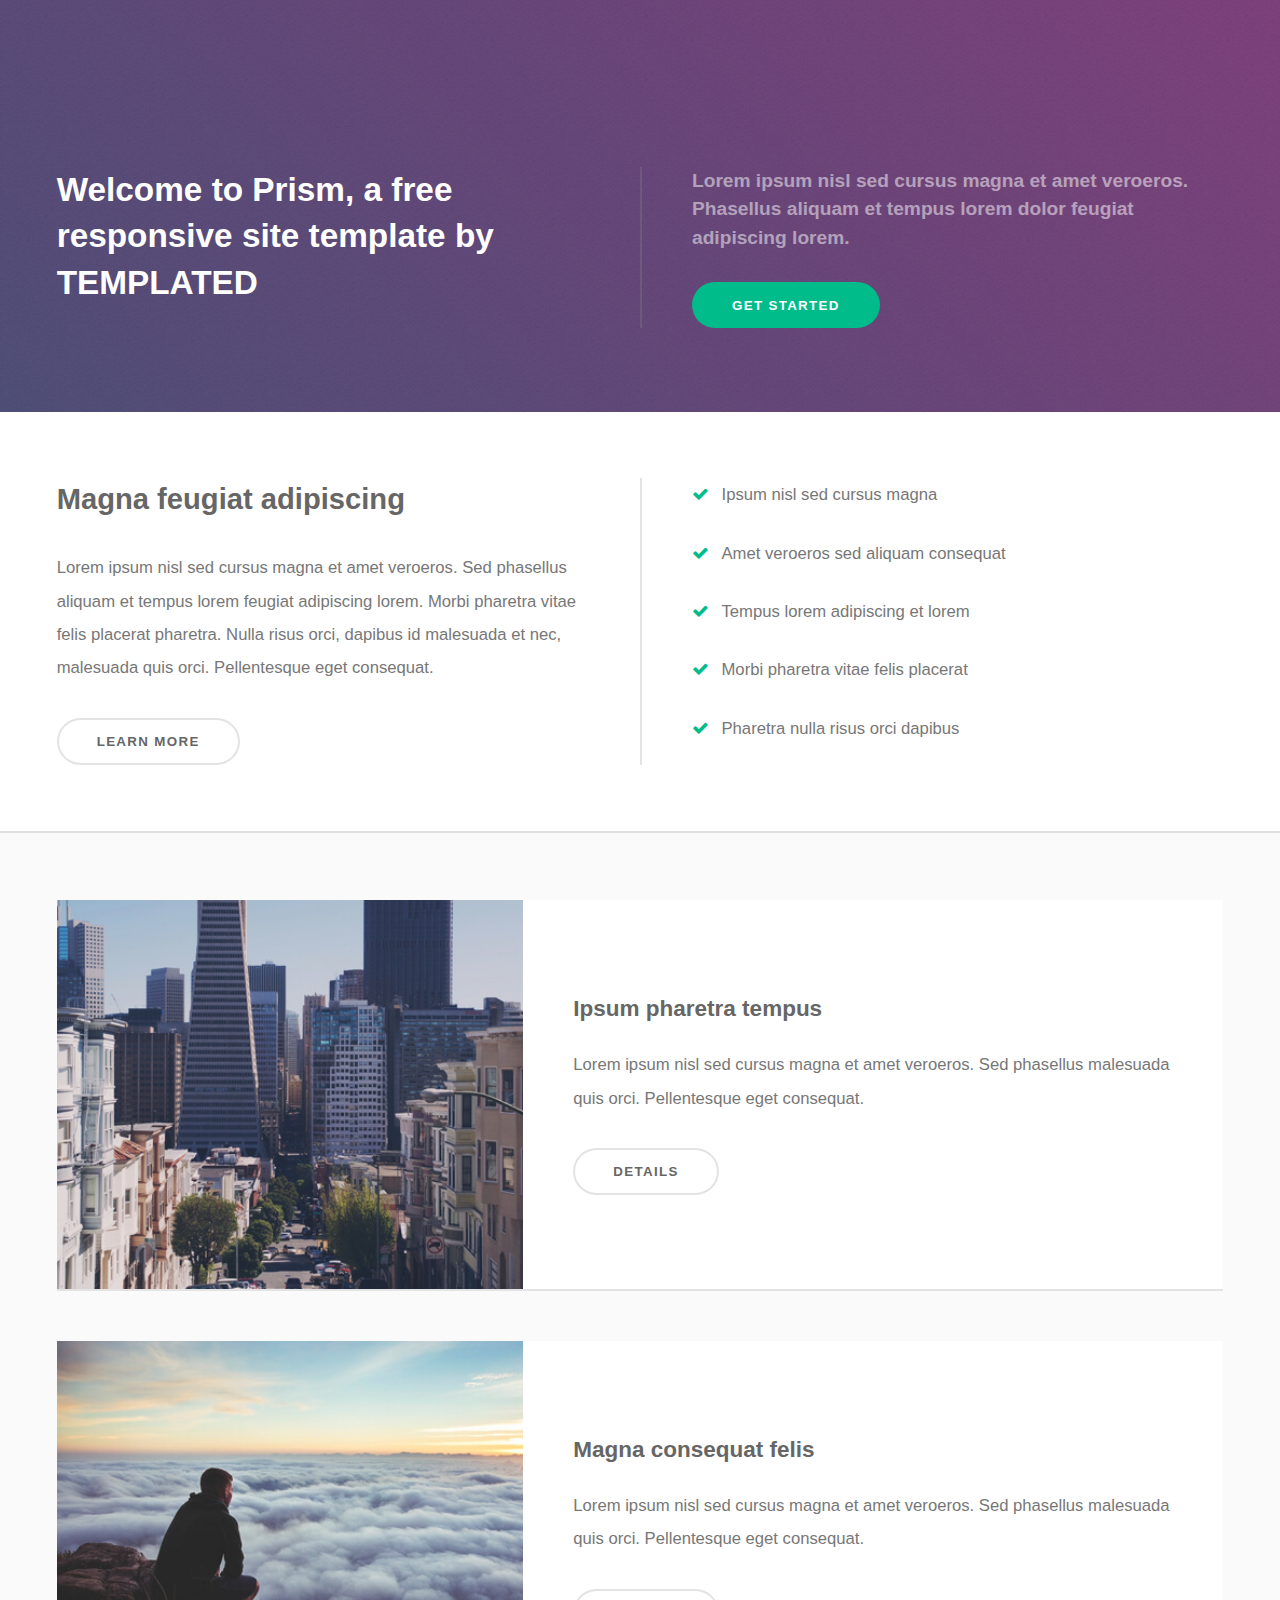
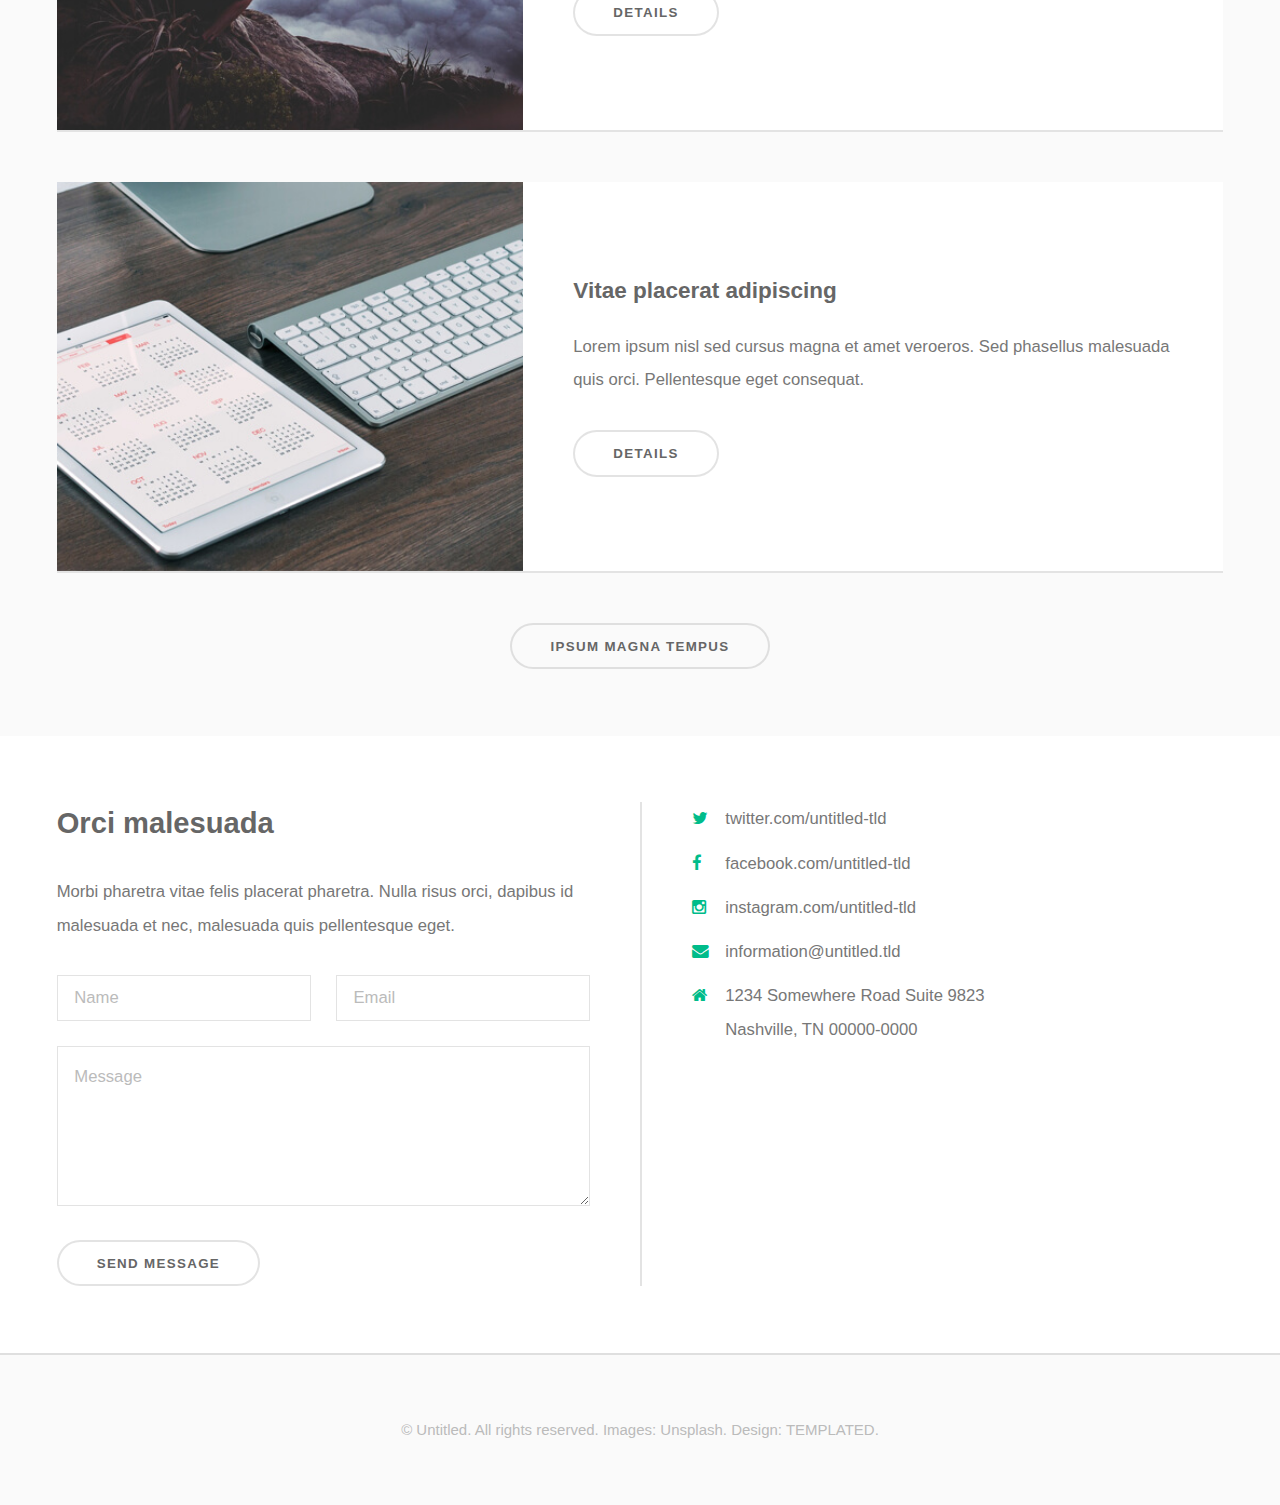
==== index.html @ c0471603 "Add files via upload" ====
<!DOCTYPE HTML>
<!--
	Prism by TEMPLATED
	templated.co @templatedco
	Released for free under the Creative Commons Attribution 3.0 license (templated.co/license)
-->
<html>
	<head>
		<title>Prism by TEMPLATED</title>
		<meta charset="utf-8" />
		<meta name="viewport" content="width=device-width, initial-scale=1" />
		<!--[if lte IE 8]><script src="assets/js/ie/html5shiv.js"></script><![endif]-->
		<link rel="stylesheet" href="assets/css/main.css" />
		<!--[if lte IE 9]><link rel="stylesheet" href="assets/css/ie9.css" /><![endif]-->
	</head>
	<body>

		<!-- Banner -->
			<section id="banner">
				<div class="inner split">
					<section>
						<h2>Welcome to Prism, a free responsive site template by <a href="http://templated.co">TEMPLATED</a></h2>
					</section>
					<section>
						<p>Lorem ipsum nisl sed cursus magna et amet veroeros. Phasellus aliquam et tempus lorem dolor feugiat adipiscing lorem.</p>
						<ul class="actions">
							<li><a href="#" class="button special">Get started</a></li>
						</ul>
					</section>
				</div>
			</section>

		<!-- One -->
			<section id="one" class="wrapper">
				<div class="inner split">
					<section>
						<h2>Magna feugiat adipiscing</h2>
						<p>Lorem ipsum nisl sed cursus magna et amet veroeros. Sed phasellus aliquam et tempus lorem feugiat adipiscing lorem. Morbi pharetra vitae felis placerat pharetra. Nulla risus orci, dapibus id malesuada et nec, malesuada quis orci. Pellentesque eget consequat.</p>
						<ul class="actions">
							<li><a href="#" class="button alt">Learn more</a></li>
						</ul>
					</section>
					<section>
						<ul class="checklist">
							<li>Ipsum nisl sed cursus magna</li>
							<li>Amet veroeros sed aliquam consequat</li>
							<li>Tempus lorem adipiscing et lorem</li>
							<li>Morbi pharetra vitae felis placerat</li>
							<li>Pharetra nulla risus orci dapibus</li>
						</ul>
					</section>
				</div>
			</section>

		<!-- Two -->
			<section id="two" class="wrapper style2 alt">
				<div class="inner">
					<div class="spotlight">
						<div class="image">
							<img src="images/pic01.jpg" alt="" />
						</div>
						<div class="content">
							<h3>Ipsum pharetra tempus</h3>
							<p>Lorem ipsum nisl sed cursus magna et amet veroeros. Sed phasellus malesuada quis orci. Pellentesque eget consequat.</p>
							<ul class="actions">
								<li><a href="#" class="button alt">Details</a></li>
							</ul>
						</div>
					</div>
					<div class="spotlight">
						<div class="image">
							<img src="images/pic02.jpg" alt="" />
						</div>
						<div class="content">
							<h3>Magna consequat felis</h3>
							<p>Lorem ipsum nisl sed cursus magna et amet veroeros. Sed phasellus malesuada quis orci. Pellentesque eget consequat.</p>
							<ul class="actions">
								<li><a href="#" class="button alt">Details</a></li>
							</ul>
						</div>
					</div>
					<div class="spotlight">
						<div class="image">
							<img src="images/pic03.jpg" alt="" />
						</div>
						<div class="content">
							<h3>Vitae placerat adipiscing</h3>
							<p>Lorem ipsum nisl sed cursus magna et amet veroeros. Sed phasellus malesuada quis orci. Pellentesque eget consequat.</p>
							<ul class="actions">
								<li><a href="#" class="button alt">Details</a></li>
							</ul>
						</div>
					</div>
					<ul class="actions special">
						<li><a href="#" class="button alt">Ipsum magna tempus</a></li>
					</ul>
				</div>
			</section>

		<!-- Contact -->
			<section id="contact" class="wrapper">
				<div class="inner split">
					<section>
						<h2>Orci malesuada</h2>
						<p>Morbi pharetra vitae felis placerat pharetra. Nulla risus orci, dapibus id malesuada et nec, malesuada quis pellentesque eget.</p>
						<form action="#" class="alt" method="POST">
							<div class="row uniform">
								<div class="6u 12u$(xsmall)">
									<input name="name" placeholder="Name" type="text">
								</div>
								<div class="6u$ 12u$(xsmall)">
									<input name="email" placeholder="Email" type="email">
								</div>
								<div class="12u$">
									<textarea name="message" placeholder="Message" rows="4"></textarea>
 								</div>
 							</div>
 							<ul class="actions">
 								<li><input class="alt" value="Send message" type="submit"></li>
 							</ul>
 						</form>
					</section>
					<section>
						<ul class="contact">
							<li class="fa-twitter"><a href="#">twitter.com/untitled-tld</a></li>
							<li class="fa-facebook"><a href="#">facebook.com/untitled-tld</a></li>
							<li class="fa-instagram"><a href="#">instagram.com/untitled-tld</a></li>
							<li class="fa-envelope"><a href="#">information@untitled.tld</a></li>
							<li class="fa-home">1234 Somewhere Road Suite 9823<br/>Nashville, TN 00000-0000</li>
						</ul>
					</section>
				</div>
			</section>

		<!-- Footer -->
			<footer id="footer">
				<div class="copyright">
					&copy; Untitled. All rights reserved. Images: <a href="http://unsplash.com">Unsplash</a>. Design: <a href="http://templated.co">TEMPLATED</a>.
				</div>
			</footer>

		<!-- Scripts -->
			<script src="assets/js/jquery.min.js"></script>
			<script src="assets/js/skel.min.js"></script>
			<script src="assets/js/util.js"></script>
			<!--[if lte IE 8]><script src="assets/js/ie/respond.min.js"></script><![endif]-->
			<script src="assets/js/main.js"></script>

	</body>
</html>
---- assets/css/main.css ----
@import url(font-awesome.min.css);

/*
	Prism by TEMPLATED
	templated.co @templatedco
	Released for free under the Creative Commons Attribution 3.0 license (templated.co/license)
*/

/* Reset */

	html, body, div, span, applet, object, iframe, h1, h2, h3, h4, h5, h6, p, blockquote, pre, a, abbr, acronym, address, big, cite, code, del, dfn, em, img, ins, kbd, q, s, samp, small, strike, strong, sub, sup, tt, var, b, u, i, center, dl, dt, dd, ol, ul, li, fieldset, form, label, legend, table, caption, tbody, tfoot, thead, tr, th, td, article, aside, canvas, details, embed, figure, figcaption, footer, header, hgroup, menu, nav, output, ruby, section, summary, time, mark, audio, video {
		margin: 0;
		padding: 0;
		border: 0;
		font-size: 100%;
		font: inherit;
		vertical-align: baseline;
	}

	article, aside, details, figcaption, figure, footer, header, hgroup, menu, nav, section {
		display: block;
	}

	body {
		line-height: 1;
	}

	ol, ul {
		list-style: none;
	}

	blockquote, q {
		quotes: none;
	}

	blockquote:before, blockquote:after, q:before, q:after {
		content: '';
		content: none;
	}

	table {
		border-collapse: collapse;
		border-spacing: 0;
	}

	body {
		-webkit-text-size-adjust: none;
	}

/* Box Model */

	*, *:before, *:after {
		-moz-box-sizing: border-box;
		-webkit-box-sizing: border-box;
		box-sizing: border-box;
	}

/* Grid */

	.row {
		border-bottom: solid 1px transparent;
		-moz-box-sizing: border-box;
		-webkit-box-sizing: border-box;
		box-sizing: border-box;
	}

	.row > * {
		float: left;
		-moz-box-sizing: border-box;
		-webkit-box-sizing: border-box;
		box-sizing: border-box;
	}

	.row:after, .row:before {
		content: '';
		display: block;
		clear: both;
		height: 0;
	}

	.row.uniform > * > :first-child {
		margin-top: 0;
	}

	.row.uniform > * > :last-child {
		margin-bottom: 0;
	}

	.row.\30 \25 > * {
		padding: 0 0 0 0em;
	}

	.row.\30 \25 {
		margin: 0 0 -1px 0em;
	}

	.row.uniform.\30 \25 > * {
		padding: 0em 0 0 0em;
	}

	.row.uniform.\30 \25 {
		margin: 0em 0 -1px 0em;
	}

	.row > * {
		padding: 0 0 0 2em;
	}

	.row {
		margin: 0 0 -1px -2em;
	}

	.row.uniform > * {
		padding: 2em 0 0 2em;
	}

	.row.uniform {
		margin: -2em 0 -1px -2em;
	}

	.row.\32 00\25 > * {
		padding: 0 0 0 4em;
	}

	.row.\32 00\25 {
		margin: 0 0 -1px -4em;
	}

	.row.uniform.\32 00\25 > * {
		padding: 4em 0 0 4em;
	}

	.row.uniform.\32 00\25 {
		margin: -4em 0 -1px -4em;
	}

	.row.\31 50\25 > * {
		padding: 0 0 0 3em;
	}

	.row.\31 50\25 {
		margin: 0 0 -1px -3em;
	}

	.row.uniform.\31 50\25 > * {
		padding: 3em 0 0 3em;
	}

	.row.uniform.\31 50\25 {
		margin: -3em 0 -1px -3em;
	}

	.row.\35 0\25 > * {
		padding: 0 0 0 1em;
	}

	.row.\35 0\25 {
		margin: 0 0 -1px -1em;
	}

	.row.uniform.\35 0\25 > * {
		padding: 1em 0 0 1em;
	}

	.row.uniform.\35 0\25 {
		margin: -1em 0 -1px -1em;
	}

	.row.\32 5\25 > * {
		padding: 0 0 0 0.5em;
	}

	.row.\32 5\25 {
		margin: 0 0 -1px -0.5em;
	}

	.row.uniform.\32 5\25 > * {
		padding: 0.5em 0 0 0.5em;
	}

	.row.uniform.\32 5\25 {
		margin: -0.5em 0 -1px -0.5em;
	}

	.\31 2u, .\31 2u\24 {
		width: 100%;
		clear: none;
		margin-left: 0;
	}

	.\31 1u, .\31 1u\24 {
		width: 91.6666666667%;
		clear: none;
		margin-left: 0;
	}

	.\31 0u, .\31 0u\24 {
		width: 83.3333333333%;
		clear: none;
		margin-left: 0;
	}

	.\39 u, .\39 u\24 {
		width: 75%;
		clear: none;
		margin-left: 0;
	}

	.\38 u, .\38 u\24 {
		width: 66.6666666667%;
		clear: none;
		margin-left: 0;
	}

	.\37 u, .\37 u\24 {
		width: 58.3333333333%;
		clear: none;
		margin-left: 0;
	}

	.\36 u, .\36 u\24 {
		width: 50%;
		clear: none;
		margin-left: 0;
	}

	.\35 u, .\35 u\24 {
		width: 41.6666666667%;
		clear: none;
		margin-left: 0;
	}

	.\34 u, .\34 u\24 {
		width: 33.3333333333%;
		clear: none;
		margin-left: 0;
	}

	.\33 u, .\33 u\24 {
		width: 25%;
		clear: none;
		margin-left: 0;
	}

	.\32 u, .\32 u\24 {
		width: 16.6666666667%;
		clear: none;
		margin-left: 0;
	}

	.\31 u, .\31 u\24 {
		width: 8.3333333333%;
		clear: none;
		margin-left: 0;
	}

	.\31 2u\24 + *,
	.\31 1u\24 + *,
	.\31 0u\24 + *,
	.\39 u\24 + *,
	.\38 u\24 + *,
	.\37 u\24 + *,
	.\36 u\24 + *,
	.\35 u\24 + *,
	.\34 u\24 + *,
	.\33 u\24 + *,
	.\32 u\24 + *,
	.\31 u\24 + * {
		clear: left;
	}

	.\-11u {
		margin-left: 91.66667%;
	}

	.\-10u {
		margin-left: 83.33333%;
	}

	.\-9u {
		margin-left: 75%;
	}

	.\-8u {
		margin-left: 66.66667%;
	}

	.\-7u {
		margin-left: 58.33333%;
	}

	.\-6u {
		margin-left: 50%;
	}

	.\-5u {
		margin-left: 41.66667%;
	}

	.\-4u {
		margin-left: 33.33333%;
	}

	.\-3u {
		margin-left: 25%;
	}

	.\-2u {
		margin-left: 16.66667%;
	}

	.\-1u {
		margin-left: 8.33333%;
	}

	@media screen and (max-width: 1680px) {

		.row > * {
			padding: 0 0 0 2em;
		}

		.row {
			margin: 0 0 -1px -2em;
		}

		.row.uniform > * {
			padding: 2em 0 0 2em;
		}

		.row.uniform {
			margin: -2em 0 -1px -2em;
		}

		.row.\32 00\25 > * {
			padding: 0 0 0 4em;
		}

		.row.\32 00\25 {
			margin: 0 0 -1px -4em;
		}

		.row.uniform.\32 00\25 > * {
			padding: 4em 0 0 4em;
		}

		.row.uniform.\32 00\25 {
			margin: -4em 0 -1px -4em;
		}

		.row.\31 50\25 > * {
			padding: 0 0 0 3em;
		}

		.row.\31 50\25 {
			margin: 0 0 -1px -3em;
		}

		.row.uniform.\31 50\25 > * {
			padding: 3em 0 0 3em;
		}

		.row.uniform.\31 50\25 {
			margin: -3em 0 -1px -3em;
		}

		.row.\35 0\25 > * {
			padding: 0 0 0 1em;
		}

		.row.\35 0\25 {
			margin: 0 0 -1px -1em;
		}

		.row.uniform.\35 0\25 > * {
			padding: 1em 0 0 1em;
		}

		.row.uniform.\35 0\25 {
			margin: -1em 0 -1px -1em;
		}

		.row.\32 5\25 > * {
			padding: 0 0 0 0.5em;
		}

		.row.\32 5\25 {
			margin: 0 0 -1px -0.5em;
		}

		.row.uniform.\32 5\25 > * {
			padding: 0.5em 0 0 0.5em;
		}

		.row.uniform.\32 5\25 {
			margin: -0.5em 0 -1px -0.5em;
		}

		.\31 2u\28xlarge\29, .\31 2u\24\28xlarge\29 {
			width: 100%;
			clear: none;
			margin-left: 0;
		}

		.\31 1u\28xlarge\29, .\31 1u\24\28xlarge\29 {
			width: 91.6666666667%;
			clear: none;
			margin-left: 0;
		}

		.\31 0u\28xlarge\29, .\31 0u\24\28xlarge\29 {
			width: 83.3333333333%;
			clear: none;
			margin-left: 0;
		}

		.\39 u\28xlarge\29, .\39 u\24\28xlarge\29 {
			width: 75%;
			clear: none;
			margin-left: 0;
		}

		.\38 u\28xlarge\29, .\38 u\24\28xlarge\29 {
			width: 66.6666666667%;
			clear: none;
			margin-left: 0;
		}

		.\37 u\28xlarge\29, .\37 u\24\28xlarge\29 {
			width: 58.3333333333%;
			clear: none;
			margin-left: 0;
		}

		.\36 u\28xlarge\29, .\36 u\24\28xlarge\29 {
			width: 50%;
			clear: none;
			margin-left: 0;
		}

		.\35 u\28xlarge\29, .\35 u\24\28xlarge\29 {
			width: 41.6666666667%;
			clear: none;
			margin-left: 0;
		}

		.\34 u\28xlarge\29, .\34 u\24\28xlarge\29 {
			width: 33.3333333333%;
			clear: none;
			margin-left: 0;
		}

		.\33 u\28xlarge\29, .\33 u\24\28xlarge\29 {
			width: 25%;
			clear: none;
			margin-left: 0;
		}

		.\32 u\28xlarge\29, .\32 u\24\28xlarge\29 {
			width: 16.6666666667%;
			clear: none;
			margin-left: 0;
		}

		.\31 u\28xlarge\29, .\31 u\24\28xlarge\29 {
			width: 8.3333333333%;
			clear: none;
			margin-left: 0;
		}

		.\31 2u\24\28xlarge\29 + *,
		.\31 1u\24\28xlarge\29 + *,
		.\31 0u\24\28xlarge\29 + *,
		.\39 u\24\28xlarge\29 + *,
		.\38 u\24\28xlarge\29 + *,
		.\37 u\24\28xlarge\29 + *,
		.\36 u\24\28xlarge\29 + *,
		.\35 u\24\28xlarge\29 + *,
		.\34 u\24\28xlarge\29 + *,
		.\33 u\24\28xlarge\29 + *,
		.\32 u\24\28xlarge\29 + *,
		.\31 u\24\28xlarge\29 + * {
			clear: left;
		}

		.\-11u\28xlarge\29 {
			margin-left: 91.66667%;
		}

		.\-10u\28xlarge\29 {
			margin-left: 83.33333%;
		}

		.\-9u\28xlarge\29 {
			margin-left: 75%;
		}

		.\-8u\28xlarge\29 {
			margin-left: 66.66667%;
		}

		.\-7u\28xlarge\29 {
			margin-left: 58.33333%;
		}

		.\-6u\28xlarge\29 {
			margin-left: 50%;
		}

		.\-5u\28xlarge\29 {
			margin-left: 41.66667%;
		}

		.\-4u\28xlarge\29 {
			margin-left: 33.33333%;
		}

		.\-3u\28xlarge\29 {
			margin-left: 25%;
		}

		.\-2u\28xlarge\29 {
			margin-left: 16.66667%;
		}

		.\-1u\28xlarge\29 {
			margin-left: 8.33333%;
		}

	}

	@media screen and (max-width: 1366px) {

		.row > * {
			padding: 0 0 0 1.5em;
		}

		.row {
			margin: 0 0 -1px -1.5em;
		}

		.row.uniform > * {
			padding: 1.5em 0 0 1.5em;
		}

		.row.uniform {
			margin: -1.5em 0 -1px -1.5em;
		}

		.row.\32 00\25 > * {
			padding: 0 0 0 3em;
		}

		.row.\32 00\25 {
			margin: 0 0 -1px -3em;
		}

		.row.uniform.\32 00\25 > * {
			padding: 3em 0 0 3em;
		}

		.row.uniform.\32 00\25 {
			margin: -3em 0 -1px -3em;
		}

		.row.\31 50\25 > * {
			padding: 0 0 0 2.25em;
		}

		.row.\31 50\25 {
			margin: 0 0 -1px -2.25em;
		}

		.row.uniform.\31 50\25 > * {
			padding: 2.25em 0 0 2.25em;
		}

		.row.uniform.\31 50\25 {
			margin: -2.25em 0 -1px -2.25em;
		}

		.row.\35 0\25 > * {
			padding: 0 0 0 0.75em;
		}

		.row.\35 0\25 {
			margin: 0 0 -1px -0.75em;
		}

		.row.uniform.\35 0\25 > * {
			padding: 0.75em 0 0 0.75em;
		}

		.row.uniform.\35 0\25 {
			margin: -0.75em 0 -1px -0.75em;
		}

		.row.\32 5\25 > * {
			padding: 0 0 0 0.375em;
		}

		.row.\32 5\25 {
			margin: 0 0 -1px -0.375em;
		}

		.row.uniform.\32 5\25 > * {
			padding: 0.375em 0 0 0.375em;
		}

		.row.uniform.\32 5\25 {
			margin: -0.375em 0 -1px -0.375em;
		}

		.\31 2u\28large\29, .\31 2u\24\28large\29 {
			width: 100%;
			clear: none;
			margin-left: 0;
		}

		.\31 1u\28large\29, .\31 1u\24\28large\29 {
			width: 91.6666666667%;
			clear: none;
			margin-left: 0;
		}

		.\31 0u\28large\29, .\31 0u\24\28large\29 {
			width: 83.3333333333%;
			clear: none;
			margin-left: 0;
		}

		.\39 u\28large\29, .\39 u\24\28large\29 {
			width: 75%;
			clear: none;
			margin-left: 0;
		}

		.\38 u\28large\29, .\38 u\24\28large\29 {
			width: 66.6666666667%;
			clear: none;
			margin-left: 0;
		}

		.\37 u\28large\29, .\37 u\24\28large\29 {
			width: 58.3333333333%;
			clear: none;
			margin-left: 0;
		}

		.\36 u\28large\29, .\36 u\24\28large\29 {
			width: 50%;
			clear: none;
			margin-left: 0;
		}

		.\35 u\28large\29, .\35 u\24\28large\29 {
			width: 41.6666666667%;
			clear: none;
			margin-left: 0;
		}

		.\34 u\28large\29, .\34 u\24\28large\29 {
			width: 33.3333333333%;
			clear: none;
			margin-left: 0;
		}

		.\33 u\28large\29, .\33 u\24\28large\29 {
			width: 25%;
			clear: none;
			margin-left: 0;
		}

		.\32 u\28large\29, .\32 u\24\28large\29 {
			width: 16.6666666667%;
			clear: none;
			margin-left: 0;
		}

		.\31 u\28large\29, .\31 u\24\28large\29 {
			width: 8.3333333333%;
			clear: none;
			margin-left: 0;
		}

		.\31 2u\24\28large\29 + *,
		.\31 1u\24\28large\29 + *,
		.\31 0u\24\28large\29 + *,
		.\39 u\24\28large\29 + *,
		.\38 u\24\28large\29 + *,
		.\37 u\24\28large\29 + *,
		.\36 u\24\28large\29 + *,
		.\35 u\24\28large\29 + *,
		.\34 u\24\28large\29 + *,
		.\33 u\24\28large\29 + *,
		.\32 u\24\28large\29 + *,
		.\31 u\24\28large\29 + * {
			clear: left;
		}

		.\-11u\28large\29 {
			margin-left: 91.66667%;
		}

		.\-10u\28large\29 {
			margin-left: 83.33333%;
		}

		.\-9u\28large\29 {
			margin-left: 75%;
		}

		.\-8u\28large\29 {
			margin-left: 66.66667%;
		}

		.\-7u\28large\29 {
			margin-left: 58.33333%;
		}

		.\-6u\28large\29 {
			margin-left: 50%;
		}

		.\-5u\28large\29 {
			margin-left: 41.66667%;
		}

		.\-4u\28large\29 {
			margin-left: 33.33333%;
		}

		.\-3u\28large\29 {
			margin-left: 25%;
		}

		.\-2u\28large\29 {
			margin-left: 16.66667%;
		}

		.\-1u\28large\29 {
			margin-left: 8.33333%;
		}

	}

	@media screen and (max-width: 980px) {

		.row > * {
			padding: 0 0 0 1.5em;
		}

		.row {
			margin: 0 0 -1px -1.5em;
		}

		.row.uniform > * {
			padding: 1.5em 0 0 1.5em;
		}

		.row.uniform {
			margin: -1.5em 0 -1px -1.5em;
		}

		.row.\32 00\25 > * {
			padding: 0 0 0 3em;
		}

		.row.\32 00\25 {
			margin: 0 0 -1px -3em;
		}

		.row.uniform.\32 00\25 > * {
			padding: 3em 0 0 3em;
		}

		.row.uniform.\32 00\25 {
			margin: -3em 0 -1px -3em;
		}

		.row.\31 50\25 > * {
			padding: 0 0 0 2.25em;
		}

		.row.\31 50\25 {
			margin: 0 0 -1px -2.25em;
		}

		.row.uniform.\31 50\25 > * {
			padding: 2.25em 0 0 2.25em;
		}

		.row.uniform.\31 50\25 {
			margin: -2.25em 0 -1px -2.25em;
		}

		.row.\35 0\25 > * {
			padding: 0 0 0 0.75em;
		}

		.row.\35 0\25 {
			margin: 0 0 -1px -0.75em;
		}

		.row.uniform.\35 0\25 > * {
			padding: 0.75em 0 0 0.75em;
		}

		.row.uniform.\35 0\25 {
			margin: -0.75em 0 -1px -0.75em;
		}

		.row.\32 5\25 > * {
			padding: 0 0 0 0.375em;
		}

		.row.\32 5\25 {
			margin: 0 0 -1px -0.375em;
		}

		.row.uniform.\32 5\25 > * {
			padding: 0.375em 0 0 0.375em;
		}

		.row.uniform.\32 5\25 {
			margin: -0.375em 0 -1px -0.375em;
		}

		.\31 2u\28medium\29, .\31 2u\24\28medium\29 {
			width: 100%;
			clear: none;
			margin-left: 0;
		}

		.\31 1u\28medium\29, .\31 1u\24\28medium\29 {
			width: 91.6666666667%;
			clear: none;
			margin-left: 0;
		}

		.\31 0u\28medium\29, .\31 0u\24\28medium\29 {
			width: 83.3333333333%;
			clear: none;
			margin-left: 0;
		}

		.\39 u\28medium\29, .\39 u\24\28medium\29 {
			width: 75%;
			clear: none;
			margin-left: 0;
		}

		.\38 u\28medium\29, .\38 u\24\28medium\29 {
			width: 66.6666666667%;
			clear: none;
			margin-left: 0;
		}

		.\37 u\28medium\29, .\37 u\24\28medium\29 {
			width: 58.3333333333%;
			clear: none;
			margin-left: 0;
		}

		.\36 u\28medium\29, .\36 u\24\28medium\29 {
			width: 50%;
			clear: none;
			margin-left: 0;
		}

		.\35 u\28medium\29, .\35 u\24\28medium\29 {
			width: 41.6666666667%;
			clear: none;
			margin-left: 0;
		}

		.\34 u\28medium\29, .\34 u\24\28medium\29 {
			width: 33.3333333333%;
			clear: none;
			margin-left: 0;
		}

		.\33 u\28medium\29, .\33 u\24\28medium\29 {
			width: 25%;
			clear: none;
			margin-left: 0;
		}

		.\32 u\28medium\29, .\32 u\24\28medium\29 {
			width: 16.6666666667%;
			clear: none;
			margin-left: 0;
		}

		.\31 u\28medium\29, .\31 u\24\28medium\29 {
			width: 8.3333333333%;
			clear: none;
			margin-left: 0;
		}

		.\31 2u\24\28medium\29 + *,
		.\31 1u\24\28medium\29 + *,
		.\31 0u\24\28medium\29 + *,
		.\39 u\24\28medium\29 + *,
		.\38 u\24\28medium\29 + *,
		.\37 u\24\28medium\29 + *,
		.\36 u\24\28medium\29 + *,
		.\35 u\24\28medium\29 + *,
		.\34 u\24\28medium\29 + *,
		.\33 u\24\28medium\29 + *,
		.\32 u\24\28medium\29 + *,
		.\31 u\24\28medium\29 + * {
			clear: left;
		}

		.\-11u\28medium\29 {
			margin-left: 91.66667%;
		}

		.\-10u\28medium\29 {
			margin-left: 83.33333%;
		}

		.\-9u\28medium\29 {
			margin-left: 75%;
		}

		.\-8u\28medium\29 {
			margin-left: 66.66667%;
		}

		.\-7u\28medium\29 {
			margin-left: 58.33333%;
		}

		.\-6u\28medium\29 {
			margin-left: 50%;
		}

		.\-5u\28medium\29 {
			margin-left: 41.66667%;
		}

		.\-4u\28medium\29 {
			margin-left: 33.33333%;
		}

		.\-3u\28medium\29 {
			margin-left: 25%;
		}

		.\-2u\28medium\29 {
			margin-left: 16.66667%;
		}

		.\-1u\28medium\29 {
			margin-left: 8.33333%;
		}

	}

	@media screen and (max-width: 736px) {

		.row > * {
			padding: 0 0 0 1.25em;
		}

		.row {
			margin: 0 0 -1px -1.25em;
		}

		.row.uniform > * {
			padding: 1.25em 0 0 1.25em;
		}

		.row.uniform {
			margin: -1.25em 0 -1px -1.25em;
		}

		.row.\32 00\25 > * {
			padding: 0 0 0 2.5em;
		}

		.row.\32 00\25 {
			margin: 0 0 -1px -2.5em;
		}

		.row.uniform.\32 00\25 > * {
			padding: 2.5em 0 0 2.5em;
		}

		.row.uniform.\32 00\25 {
			margin: -2.5em 0 -1px -2.5em;
		}

		.row.\31 50\25 > * {
			padding: 0 0 0 1.875em;
		}

		.row.\31 50\25 {
			margin: 0 0 -1px -1.875em;
		}

		.row.uniform.\31 50\25 > * {
			padding: 1.875em 0 0 1.875em;
		}

		.row.uniform.\31 50\25 {
			margin: -1.875em 0 -1px -1.875em;
		}

		.row.\35 0\25 > * {
			padding: 0 0 0 0.625em;
		}

		.row.\35 0\25 {
			margin: 0 0 -1px -0.625em;
		}

		.row.uniform.\35 0\25 > * {
			padding: 0.625em 0 0 0.625em;
		}

		.row.uniform.\35 0\25 {
			margin: -0.625em 0 -1px -0.625em;
		}

		.row.\32 5\25 > * {
			padding: 0 0 0 0.3125em;
		}

		.row.\32 5\25 {
			margin: 0 0 -1px -0.3125em;
		}

		.row.uniform.\32 5\25 > * {
			padding: 0.3125em 0 0 0.3125em;
		}

		.row.uniform.\32 5\25 {
			margin: -0.3125em 0 -1px -0.3125em;
		}

		.\31 2u\28small\29, .\31 2u\24\28small\29 {
			width: 100%;
			clear: none;
			margin-left: 0;
		}

		.\31 1u\28small\29, .\31 1u\24\28small\29 {
			width: 91.6666666667%;
			clear: none;
			margin-left: 0;
		}

		.\31 0u\28small\29, .\31 0u\24\28small\29 {
			width: 83.3333333333%;
			clear: none;
			margin-left: 0;
		}

		.\39 u\28small\29, .\39 u\24\28small\29 {
			width: 75%;
			clear: none;
			margin-left: 0;
		}

		.\38 u\28small\29, .\38 u\24\28small\29 {
			width: 66.6666666667%;
			clear: none;
			margin-left: 0;
		}

		.\37 u\28small\29, .\37 u\24\28small\29 {
			width: 58.3333333333%;
			clear: none;
			margin-left: 0;
		}

		.\36 u\28small\29, .\36 u\24\28small\29 {
			width: 50%;
			clear: none;
			margin-left: 0;
		}

		.\35 u\28small\29, .\35 u\24\28small\29 {
			width: 41.6666666667%;
			clear: none;
			margin-left: 0;
		}

		.\34 u\28small\29, .\34 u\24\28small\29 {
			width: 33.3333333333%;
			clear: none;
			margin-left: 0;
		}

		.\33 u\28small\29, .\33 u\24\28small\29 {
			width: 25%;
			clear: none;
			margin-left: 0;
		}

		.\32 u\28small\29, .\32 u\24\28small\29 {
			width: 16.6666666667%;
			clear: none;
			margin-left: 0;
		}

		.\31 u\28small\29, .\31 u\24\28small\29 {
			width: 8.3333333333%;
			clear: none;
			margin-left: 0;
		}

		.\31 2u\24\28small\29 + *,
		.\31 1u\24\28small\29 + *,
		.\31 0u\24\28small\29 + *,
		.\39 u\24\28small\29 + *,
		.\38 u\24\28small\29 + *,
		.\37 u\24\28small\29 + *,
		.\36 u\24\28small\29 + *,
		.\35 u\24\28small\29 + *,
		.\34 u\24\28small\29 + *,
		.\33 u\24\28small\29 + *,
		.\32 u\24\28small\29 + *,
		.\31 u\24\28small\29 + * {
			clear: left;
		}

		.\-11u\28small\29 {
			margin-left: 91.66667%;
		}

		.\-10u\28small\29 {
			margin-left: 83.33333%;
		}

		.\-9u\28small\29 {
			margin-left: 75%;
		}

		.\-8u\28small\29 {
			margin-left: 66.66667%;
		}

		.\-7u\28small\29 {
			margin-left: 58.33333%;
		}

		.\-6u\28small\29 {
			margin-left: 50%;
		}

		.\-5u\28small\29 {
			margin-left: 41.66667%;
		}

		.\-4u\28small\29 {
			margin-left: 33.33333%;
		}

		.\-3u\28small\29 {
			margin-left: 25%;
		}

		.\-2u\28small\29 {
			margin-left: 16.66667%;
		}

		.\-1u\28small\29 {
			margin-left: 8.33333%;
		}

	}

	@media screen and (max-width: 480px) {

		.row > * {
			padding: 0 0 0 1.25em;
		}

		.row {
			margin: 0 0 -1px -1.25em;
		}

		.row.uniform > * {
			padding: 1.25em 0 0 1.25em;
		}

		.row.uniform {
			margin: -1.25em 0 -1px -1.25em;
		}

		.row.\32 00\25 > * {
			padding: 0 0 0 2.5em;
		}

		.row.\32 00\25 {
			margin: 0 0 -1px -2.5em;
		}

		.row.uniform.\32 00\25 > * {
			padding: 2.5em 0 0 2.5em;
		}

		.row.uniform.\32 00\25 {
			margin: -2.5em 0 -1px -2.5em;
		}

		.row.\31 50\25 > * {
			padding: 0 0 0 1.875em;
		}

		.row.\31 50\25 {
			margin: 0 0 -1px -1.875em;
		}

		.row.uniform.\31 50\25 > * {
			padding: 1.875em 0 0 1.875em;
		}

		.row.uniform.\31 50\25 {
			margin: -1.875em 0 -1px -1.875em;
		}

		.row.\35 0\25 > * {
			padding: 0 0 0 0.625em;
		}

		.row.\35 0\25 {
			margin: 0 0 -1px -0.625em;
		}

		.row.uniform.\35 0\25 > * {
			padding: 0.625em 0 0 0.625em;
		}

		.row.uniform.\35 0\25 {
			margin: -0.625em 0 -1px -0.625em;
		}

		.row.\32 5\25 > * {
			padding: 0 0 0 0.3125em;
		}

		.row.\32 5\25 {
			margin: 0 0 -1px -0.3125em;
		}

		.row.uniform.\32 5\25 > * {
			padding: 0.3125em 0 0 0.3125em;
		}

		.row.uniform.\32 5\25 {
			margin: -0.3125em 0 -1px -0.3125em;
		}

		.\31 2u\28xsmall\29, .\31 2u\24\28xsmall\29 {
			width: 100%;
			clear: none;
			margin-left: 0;
		}

		.\31 1u\28xsmall\29, .\31 1u\24\28xsmall\29 {
			width: 91.6666666667%;
			clear: none;
			margin-left: 0;
		}

		.\31 0u\28xsmall\29, .\31 0u\24\28xsmall\29 {
			width: 83.3333333333%;
			clear: none;
			margin-left: 0;
		}

		.\39 u\28xsmall\29, .\39 u\24\28xsmall\29 {
			width: 75%;
			clear: none;
			margin-left: 0;
		}

		.\38 u\28xsmall\29, .\38 u\24\28xsmall\29 {
			width: 66.6666666667%;
			clear: none;
			margin-left: 0;
		}

		.\37 u\28xsmall\29, .\37 u\24\28xsmall\29 {
			width: 58.3333333333%;
			clear: none;
			margin-left: 0;
		}

		.\36 u\28xsmall\29, .\36 u\24\28xsmall\29 {
			width: 50%;
			clear: none;
			margin-left: 0;
		}

		.\35 u\28xsmall\29, .\35 u\24\28xsmall\29 {
			width: 41.6666666667%;
			clear: none;
			margin-left: 0;
		}

		.\34 u\28xsmall\29, .\34 u\24\28xsmall\29 {
			width: 33.3333333333%;
			clear: none;
			margin-left: 0;
		}

		.\33 u\28xsmall\29, .\33 u\24\28xsmall\29 {
			width: 25%;
			clear: none;
			margin-left: 0;
		}

		.\32 u\28xsmall\29, .\32 u\24\28xsmall\29 {
			width: 16.6666666667%;
			clear: none;
			margin-left: 0;
		}

		.\31 u\28xsmall\29, .\31 u\24\28xsmall\29 {
			width: 8.3333333333%;
			clear: none;
			margin-left: 0;
		}

		.\31 2u\24\28xsmall\29 + *,
		.\31 1u\24\28xsmall\29 + *,
		.\31 0u\24\28xsmall\29 + *,
		.\39 u\24\28xsmall\29 + *,
		.\38 u\24\28xsmall\29 + *,
		.\37 u\24\28xsmall\29 + *,
		.\36 u\24\28xsmall\29 + *,
		.\35 u\24\28xsmall\29 + *,
		.\34 u\24\28xsmall\29 + *,
		.\33 u\24\28xsmall\29 + *,
		.\32 u\24\28xsmall\29 + *,
		.\31 u\24\28xsmall\29 + * {
			clear: left;
		}

		.\-11u\28xsmall\29 {
			margin-left: 91.66667%;
		}

		.\-10u\28xsmall\29 {
			margin-left: 83.33333%;
		}

		.\-9u\28xsmall\29 {
			margin-left: 75%;
		}

		.\-8u\28xsmall\29 {
			margin-left: 66.66667%;
		}

		.\-7u\28xsmall\29 {
			margin-left: 58.33333%;
		}

		.\-6u\28xsmall\29 {
			margin-left: 50%;
		}

		.\-5u\28xsmall\29 {
			margin-left: 41.66667%;
		}

		.\-4u\28xsmall\29 {
			margin-left: 33.33333%;
		}

		.\-3u\28xsmall\29 {
			margin-left: 25%;
		}

		.\-2u\28xsmall\29 {
			margin-left: 16.66667%;
		}

		.\-1u\28xsmall\29 {
			margin-left: 8.33333%;
		}

	}

/* Basic */

	@-ms-viewport {
		width: device-width;
	}

	body {
		-ms-overflow-style: scrollbar;
	}

	@media screen and (max-width: 480px) {

		html, body {
			min-width: 320px;
		}

	}

	body {
		background: #fff;
	}

		body.is-loading *, body.is-loading *:before, body.is-loading *:after {
			-moz-animation: none !important;
			-webkit-animation: none !important;
			-ms-animation: none !important;
			animation: none !important;
			-moz-transition: none !important;
			-webkit-transition: none !important;
			-ms-transition: none !important;
			transition: none !important;
		}

/* Type */

	body {
		background-color: #fff;
		color: #777;
	}

	body, input, select, textarea {
		font-family: Arial, Helvetica, sans-serif;
		font-size: 13pt;
		font-weight: normal;
		line-height: 2;
	}

		@media screen and (max-width: 1680px) {

			body, input, select, textarea {
				font-size: 13.5pt;
			}

		}

		@media screen and (max-width: 1366px) {

			body, input, select, textarea {
				font-size: 12.5pt;
			}

		}

		@media screen and (max-width: 980px) {

			body, input, select, textarea {
				font-size: 12pt;
			}

		}

		@media screen and (max-width: 736px) {

			body, input, select, textarea {
				font-size: 11.5pt;
			}

		}

		@media screen and (max-width: 480px) {

			body, input, select, textarea {
				font-size: 11.5pt;
			}

		}

	a {
		-moz-transition: color 0.2s ease;
		-webkit-transition: color 0.2s ease;
		-ms-transition: color 0.2s ease;
		transition: color 0.2s ease;
		text-decoration: underline;
	}

		a:hover {
			color: #00BC8A !important;
			text-decoration: none;
		}

	strong, b {
		font-weight: bold;
	}

	em, i {
		font-style: italic;
	}

	p {
		margin: 0 0 2em 0;
	}

	h1, h2, h3, h4, h5, h6 {
		font-weight: bold;
		line-height: 1.5;
		margin: 0 0 1em 0;
	}

		h1 a, h2 a, h3 a, h4 a, h5 a, h6 a {
			color: inherit;
			text-decoration: none;
		}

	h2 {
		font-size: 1.75em;
	}

	h3 {
		font-size: 1.35em;
	}

	h4 {
		font-size: 1.1em;
	}

	h5 {
		font-size: 0.9em;
	}

	h6 {
		font-size: 0.7em;
	}

	sub {
		font-size: 0.8em;
		position: relative;
		top: 0.5em;
	}

	sup {
		font-size: 0.8em;
		position: relative;
		top: -0.5em;
	}

	blockquote {
		border-left: solid 4px;
		font-style: italic;
		margin: 0 0 2em 0;
		padding: 0.5em 0 0.5em 2em;
	}

	code {
		border-radius: 0;
		border: solid 1px;
		font-family: "Courier New", monospace;
		font-size: 0.9em;
		margin: 0 0.25em;
		padding: 0.25em 0.65em;
	}

	pre {
		-webkit-overflow-scrolling: touch;
		font-family: "Courier New", monospace;
		font-size: 0.9em;
		margin: 0 0 2em 0;
	}

		pre code {
			display: block;
			line-height: 1.75;
			padding: 1em 1.5em;
			overflow-x: auto;
		}

	hr {
		border: 0;
		border-bottom: solid 1px;
		margin: 2em 0;
	}

		hr.major {
			margin: 3em 0;
		}

	.align-left {
		text-align: left;
	}

	.align-center {
		text-align: center;
	}

	.align-right {
		text-align: right;
	}

	input, select, textarea {
		color: #666;
	}

	a {
		color: #00BC8A;
	}

	strong, b {
		color: #666;
	}

	h1, h2, h3, h4, h5, h6 {
		color: #666;
	}

	blockquote {
		border-left-color: rgba(144, 144, 144, 0.25);
	}

	code {
		background: rgba(144, 144, 144, 0.075);
		border-color: rgba(144, 144, 144, 0.25);
	}

	hr {
		border-bottom-color: rgba(144, 144, 144, 0.25);
	}

/* Box */

	.box {
		border-radius: 0;
		border: solid 1px;
		margin-bottom: 2em;
		padding: 1.5em;
	}

		.box > :last-child,
		.box > :last-child > :last-child,
		.box > :last-child > :last-child > :last-child {
			margin-bottom: 0;
		}

		.box.alt {
			border: 0;
			border-radius: 0;
			padding: 0;
		}

	.box {
		border-color: rgba(144, 144, 144, 0.25);
	}

/* Button */

	input[type="submit"],
	input[type="reset"],
	input[type="button"],
	button,
	.button {
		-moz-appearance: none;
		-webkit-appearance: none;
		-ms-appearance: none;
		appearance: none;
		-moz-transition: background-color 0.2s ease-in-out, color 0.2s ease-in-out;
		-webkit-transition: background-color 0.2s ease-in-out, color 0.2s ease-in-out;
		-ms-transition: background-color 0.2s ease-in-out, color 0.2s ease-in-out;
		transition: background-color 0.2s ease-in-out, color 0.2s ease-in-out;
		border-radius: 2em;
		border: 0;
		cursor: pointer;
		display: inline-block;
		font-size: 0.8em;
		font-weight: bold;
		height: 3.5em;
		letter-spacing: 0.1em;
		line-height: 3.65em;
		padding: 0 3em;
		text-align: center;
		text-decoration: none;
		text-transform: uppercase;
		white-space: nowrap;
	}

		input[type="submit"].icon,
		input[type="reset"].icon,
		input[type="button"].icon,
		button.icon,
		.button.icon {
			padding-left: 1.35em;
		}

			input[type="submit"].icon:before,
			input[type="reset"].icon:before,
			input[type="button"].icon:before,
			button.icon:before,
			.button.icon:before {
				margin-right: 0.5em;
			}

		input[type="submit"].fit,
		input[type="reset"].fit,
		input[type="button"].fit,
		button.fit,
		.button.fit {
			display: block;
			margin: 0 0 1em 0;
			width: 100%;
		}

		input[type="submit"].small,
		input[type="reset"].small,
		input[type="button"].small,
		button.small,
		.button.small {
			font-size: 0.8em;
		}

		input[type="submit"].big,
		input[type="reset"].big,
		input[type="button"].big,
		button.big,
		.button.big {
			font-size: 1.35em;
		}

		input[type="submit"].disabled, input[type="submit"]:disabled,
		input[type="reset"].disabled,
		input[type="reset"]:disabled,
		input[type="button"].disabled,
		input[type="button"]:disabled,
		button.disabled,
		button:disabled,
		.button.disabled,
		.button:disabled {
			-moz-pointer-events: none;
			-webkit-pointer-events: none;
			-ms-pointer-events: none;
			pointer-events: none;
			opacity: 0.25;
		}

		@media screen and (max-width: 480px) {

			input[type="submit"],
			input[type="reset"],
			input[type="button"],
			button,
			.button {
				padding: 0;
			}

		}

	input[type="submit"],
	input[type="reset"],
	input[type="button"],
	button,
	.button {
		background-color: #fafafa;
		color: #666 !important;
	}

		input[type="submit"]:hover,
		input[type="reset"]:hover,
		input[type="button"]:hover,
		button:hover,
		.button:hover {
			background-color: white;
		}

		input[type="submit"]:active,
		input[type="reset"]:active,
		input[type="button"]:active,
		button:active,
		.button:active {
			background-color: #ededed;
		}

		input[type="submit"].alt,
		input[type="reset"].alt,
		input[type="button"].alt,
		button.alt,
		.button.alt {
			background-color: transparent;
			box-shadow: inset 0 0 0 2px rgba(144, 144, 144, 0.25);
			color: #666 !important;
		}

			input[type="submit"].alt:hover,
			input[type="reset"].alt:hover,
			input[type="button"].alt:hover,
			button.alt:hover,
			.button.alt:hover {
				background-color: rgba(144, 144, 144, 0.075);
			}

			input[type="submit"].alt:active,
			input[type="reset"].alt:active,
			input[type="button"].alt:active,
			button.alt:active,
			.button.alt:active {
				background-color: rgba(144, 144, 144, 0.2);
			}

			input[type="submit"].alt.icon:before,
			input[type="reset"].alt.icon:before,
			input[type="button"].alt.icon:before,
			button.alt.icon:before,
			.button.alt.icon:before {
				color: #bbb;
			}

		input[type="submit"].special,
		input[type="reset"].special,
		input[type="button"].special,
		button.special,
		.button.special {
			background-color: #00BC8A;
			color: #ffffff !important;
		}

			input[type="submit"].special:hover,
			input[type="reset"].special:hover,
			input[type="button"].special:hover,
			button.special:hover,
			.button.special:hover {
				background-color: #00d69d;
			}

			input[type="submit"].special:active,
			input[type="reset"].special:active,
			input[type="button"].special:active,
			button.special:active,
			.button.special:active {
				background-color: #00a377;
			}

/* Form */

	form {
		margin: 0 0 2em 0;
	}

	label {
		display: block;
		font-size: 0.9em;
		font-weight: bold;
		margin: 0 0 1em 0;
	}

	input[type="text"],
	input[type="password"],
	input[type="email"],
	select,
	textarea {
		-moz-appearance: none;
		-webkit-appearance: none;
		-ms-appearance: none;
		appearance: none;
		border-radius: 0;
		border: none;
		border: solid 1px;
		color: inherit;
		display: block;
		outline: 0;
		padding: 0 1em;
		text-decoration: none;
		width: 100%;
	}

		input[type="text"]:invalid,
		input[type="password"]:invalid,
		input[type="email"]:invalid,
		select:invalid,
		textarea:invalid {
			box-shadow: none;
		}

	.select-wrapper {
		text-decoration: none;
		display: block;
		position: relative;
	}

		.select-wrapper:before {
			-moz-osx-font-smoothing: grayscale;
			-webkit-font-smoothing: antialiased;
			font-family: FontAwesome;
			font-style: normal;
			font-weight: normal;
			text-transform: none !important;
		}

		.select-wrapper:before {
			content: '\f078';
			display: block;
			height: 2.75em;
			line-height: 2.75em;
			pointer-events: none;
			position: absolute;
			right: 0;
			text-align: center;
			top: 0;
			width: 2.75em;
		}

		.select-wrapper select::-ms-expand {
			display: none;
		}

	input[type="text"],
	input[type="password"],
	input[type="email"],
	select {
		height: 2.75em;
	}

	textarea {
		padding: 0.75em 1em;
	}

	input[type="checkbox"],
	input[type="radio"] {
		-moz-appearance: none;
		-webkit-appearance: none;
		-ms-appearance: none;
		appearance: none;
		display: block;
		float: left;
		margin-right: -2em;
		opacity: 0;
		width: 1em;
		z-index: -1;
	}

		input[type="checkbox"] + label,
		input[type="radio"] + label {
			text-decoration: none;
			cursor: pointer;
			display: inline-block;
			font-size: 1em;
			font-weight: normal;
			padding-left: 2.4em;
			padding-right: 0.75em;
			position: relative;
		}

			input[type="checkbox"] + label:before,
			input[type="radio"] + label:before {
				-moz-osx-font-smoothing: grayscale;
				-webkit-font-smoothing: antialiased;
				font-family: FontAwesome;
				font-style: normal;
				font-weight: normal;
				text-transform: none !important;
			}

			input[type="checkbox"] + label:before,
			input[type="radio"] + label:before {
				border-radius: 0;
				border: solid 1px;
				content: '';
				display: inline-block;
				height: 1.65em;
				left: 0;
				line-height: 1.58125em;
				position: absolute;
				text-align: center;
				top: 0;
				width: 1.65em;
			}

		input[type="checkbox"]:checked + label:before,
		input[type="radio"]:checked + label:before {
			content: '\f00c';
		}

	input[type="checkbox"] + label:before {
		border-radius: 0;
	}

	input[type="radio"] + label:before {
		border-radius: 100%;
	}

	::-webkit-input-placeholder {
		opacity: 1.0;
	}

	:-moz-placeholder {
		opacity: 1.0;
	}

	::-moz-placeholder {
		opacity: 1.0;
	}

	:-ms-input-placeholder {
		opacity: 1.0;
	}

	.formerize-placeholder {
		opacity: 1.0;
	}

	label {
		color: #666;
	}

	input[type="text"],
	input[type="password"],
	input[type="email"],
	select,
	textarea {
		background: rgba(144, 144, 144, 0.075);
		border-color: rgba(144, 144, 144, 0.25);
	}

		input[type="text"]:focus,
		input[type="password"]:focus,
		input[type="email"]:focus,
		select:focus,
		textarea:focus {
			border-color: #00BC8A;
			box-shadow: 0 0 0 1px #00BC8A;
		}

	.select-wrapper:before {
		color: rgba(144, 144, 144, 0.25);
	}

	input[type="checkbox"] + label,
	input[type="radio"] + label {
		color: #777;
	}

		input[type="checkbox"] + label:before,
		input[type="radio"] + label:before {
			background: rgba(144, 144, 144, 0.075);
			border-color: rgba(144, 144, 144, 0.25);
		}

	input[type="checkbox"]:checked + label:before,
	input[type="radio"]:checked + label:before {
		background-color: #00BC8A;
		border-color: #00BC8A;
		color: #ffffff;
	}

	input[type="checkbox"]:focus + label:before,
	input[type="radio"]:focus + label:before {
		border-color: #00BC8A;
		box-shadow: 0 0 0 1px #00BC8A;
	}

	::-webkit-input-placeholder {
		color: #bbb !important;
	}

	:-moz-placeholder {
		color: #bbb !important;
	}

	::-moz-placeholder {
		color: #bbb !important;
	}

	:-ms-input-placeholder {
		color: #bbb !important;
	}

	.formerize-placeholder {
		color: #bbb !important;
	}

	form.alt input[type="text"],
	form.alt input[type="password"],
	form.alt input[type="email"],
	form.alt select,
	form.alt textarea {
		background-color: transparent;
	}

/* Icon */

	.icon {
		text-decoration: none;
		border-bottom: none;
		position: relative;
	}

		.icon:before {
			-moz-osx-font-smoothing: grayscale;
			-webkit-font-smoothing: antialiased;
			font-family: FontAwesome;
			font-style: normal;
			font-weight: normal;
			text-transform: none !important;
		}

		.icon > .label {
			display: none;
		}

/* Image */

	.image {
		border-radius: 0;
		border: 0;
		display: inline-block;
		position: relative;
	}

		.image img {
			border-radius: 0;
			display: block;
		}

		.image.left, .image.right {
			max-width: 40%;
		}

			.image.left img, .image.right img {
				width: 100%;
			}

		.image.left {
			float: left;
			margin: 0 1.5em 1em 0;
			top: 0.25em;
		}

		.image.right {
			float: right;
			margin: 0 0 1em 1.5em;
			top: 0.25em;
		}

		.image.fit {
			display: block;
			margin: 0 0 2em 0;
			width: 100%;
		}

			.image.fit img {
				width: 100%;
			}

		.image.main {
			display: block;
			margin: 0 0 3em 0;
			width: 100%;
		}

			.image.main img {
				width: 100%;
			}

/* List */

	ol {
		list-style: decimal;
		margin: 0 0 2em 0;
		padding-left: 1.25em;
	}

		ol li {
			padding-left: 0.25em;
		}

	ul {
		list-style: disc;
		margin: 0 0 2em 0;
		padding-left: 1em;
	}

		ul li {
			padding-left: 0.5em;
		}

		ul.special {
			text-align: center;
		}

		ul.alt {
			list-style: none;
			padding-left: 0;
		}

			ul.alt li {
				border-top: solid 1px;
				padding: 0.5em 0;
			}

				ul.alt li:first-child {
					border-top: 0;
					padding-top: 0;
				}

		ul.checklist {
			list-style: none;
			padding-left: 0;
		}

			ul.checklist li {
				text-decoration: none;
				margin-bottom: 1.5em;
				padding-left: 0;
			}

				ul.checklist li:before {
					-moz-osx-font-smoothing: grayscale;
					-webkit-font-smoothing: antialiased;
					font-family: FontAwesome;
					font-style: normal;
					font-weight: normal;
					text-transform: none !important;
				}

				ul.checklist li:before {
					content: '\f00c';
					margin-right: 0.75em;
				}

		ul.icons {
			cursor: default;
			list-style: none;
			padding-left: 0;
		}

			ul.icons li {
				display: inline-block;
				padding: 0 1em 0 0;
			}

				ul.icons li:last-child {
					padding-right: 0;
				}

				ul.icons li .icon:before {
					font-size: 2em;
				}

		ul.contact {
			list-style: none;
			padding: 0;
		}

			ul.contact li {
				text-decoration: none;
				padding: 0.65em 0 0 2em;
			}

				ul.contact li:before {
					-moz-osx-font-smoothing: grayscale;
					-webkit-font-smoothing: antialiased;
					font-family: FontAwesome;
					font-style: normal;
					font-weight: normal;
					text-transform: none !important;
				}

				ul.contact li:before {
					float: left;
					margin-left: -2em;
				}

				ul.contact li:first-child {
					padding-top: 0;
				}

				ul.contact li a {
					color: inherit;
					text-decoration: none;
				}

		ul.actions {
			cursor: default;
			list-style: none;
			padding-left: 0;
		}

			form ul.actions {
				margin-top: 2em;
			}

			ul.actions li {
				display: inline-block;
				padding: 0 1em 0 0;
				vertical-align: middle;
			}

				ul.actions li:last-child {
					padding-right: 0;
				}

			ul.actions.small li {
				padding: 0 0.5em 0 0;
			}

			ul.actions.vertical li {
				display: block;
				padding: 1em 0 0 0;
			}

				ul.actions.vertical li:first-child {
					padding-top: 0;
				}

				ul.actions.vertical li > * {
					margin-bottom: 0;
				}

			ul.actions.vertical.small li {
				padding: 0.5em 0 0 0;
			}

				ul.actions.vertical.small li:first-child {
					padding-top: 0;
				}

			ul.actions.fit {
				display: table;
				margin-left: -1em;
				padding: 0;
				table-layout: fixed;
				width: calc(100% + 1em);
			}

				ul.actions.fit li {
					display: table-cell;
					padding: 0 0 0 1em;
				}

					ul.actions.fit li > * {
						margin-bottom: 0;
					}

				ul.actions.fit.small {
					margin-left: -0.5em;
					width: calc(100% + 0.5em);
				}

					ul.actions.fit.small li {
						padding: 0 0 0 0.5em;
					}

			@media screen and (max-width: 480px) {

				ul.actions {
					margin: 0 0 2em 0;
				}

					ul.actions li {
						padding: 1em 0 0 0;
						display: block;
						text-align: center;
						width: 100%;
					}

						ul.actions li:first-child {
							padding-top: 0;
						}

						ul.actions li > * {
							width: 100%;
							margin: 0 !important;
						}

							ul.actions li > *.icon:before {
								margin-left: -2em;
							}

					ul.actions.small li {
						padding: 0.5em 0 0 0;
					}

						ul.actions.small li:first-child {
							padding-top: 0;
						}

			}

	dl {
		margin: 0 0 2em 0;
	}

		dl dt {
			display: block;
			font-weight: bold;
			margin: 0 0 1em 0;
		}

		dl dd {
			margin-left: 2em;
		}

	ul.alt li {
		border-top-color: rgba(144, 144, 144, 0.25);
	}

	ul.checklist li:before {
		color: #00BC8A;
	}

	ul.contact li:before {
		color: #00BC8A;
	}

/* Section/Article */

	section.special, article.special {
		text-align: center;
	}

	header p {
		position: relative;
		margin: 0 0 1.5em 0;
	}

	header h2 + p {
		font-size: 1.25em;
		margin-top: -1em;
	}

	header h3 + p {
		font-size: 1.1em;
		margin-top: -0.8em;
	}

	header h4 + p,
	header h5 + p,
	header h6 + p {
		font-size: 0.9em;
		margin-top: -0.6em;
	}

	header p {
		color: #bbb;
	}

/* Table */

	.table-wrapper {
		-webkit-overflow-scrolling: touch;
		overflow-x: auto;
	}

	table {
		margin: 0 0 2em 0;
		width: 100%;
	}

		table tbody tr {
			border: solid 1px;
			border-left: 0;
			border-right: 0;
		}

		table td {
			padding: 0.75em 0.75em;
		}

		table th {
			font-size: 0.9em;
			font-weight: bold;
			padding: 0 0.75em 0.75em 0.75em;
			text-align: left;
		}

		table thead {
			border-bottom: solid 2px;
		}

		table tfoot {
			border-top: solid 2px;
		}

		table.alt {
			border-collapse: separate;
		}

			table.alt tbody tr td {
				border: solid 1px;
				border-left-width: 0;
				border-top-width: 0;
			}

				table.alt tbody tr td:first-child {
					border-left-width: 1px;
				}

			table.alt tbody tr:first-child td {
				border-top-width: 1px;
			}

			table.alt thead {
				border-bottom: 0;
			}

			table.alt tfoot {
				border-top: 0;
			}

	table tbody tr {
		border-color: rgba(144, 144, 144, 0.25);
	}

		table tbody tr:nth-child(2n + 1) {
			background-color: rgba(144, 144, 144, 0.075);
		}

	table th {
		color: #666;
	}

	table thead {
		border-bottom-color: rgba(144, 144, 144, 0.25);
	}

	table tfoot {
		border-top-color: rgba(144, 144, 144, 0.25);
	}

	table.alt tbody tr td {
		border-color: rgba(144, 144, 144, 0.25);
	}

/* Split */

	.split {
		display: -moz-flex;
		display: -webkit-flex;
		display: -ms-flex;
		display: flex;
		-moz-flex-wrap: wrap;
		-webkit-flex-wrap: wrap;
		-ms-flex-wrap: wrap;
		flex-wrap: wrap;
		padding-bottom: 2em;
	}

		.split > * {
			width: 50%;
		}

			.split > *:nth-child(odd) {
				padding-right: 3em;
			}

			.split > *:nth-child(even) {
				padding-left: 3em;
				border-left: solid 2px;
			}

			.split > * > :last-child,
			.split > * > :last-child > :last-child,
			.split > * > :last-child > :last-child > :last-child {
				margin-bottom: 0;
			}

		@media screen and (max-width: 980px) {

			.split > :nth-child(odd) {
				padding-right: 2em;
			}

			.split > :nth-child(even) {
				padding-left: 2em;
			}

		}

		@media screen and (max-width: 736px) {

			.split {
				padding-bottom: 0;
			}

				.split > * {
					width: 100%;
					margin-bottom: 2em;
				}

					.split > *:nth-child(odd) {
						padding-right: 0;
					}

					.split > *:nth-child(even) {
						border-left: none;
						padding-left: 0;
					}

		}

	.split > :nth-child(even) {
		border-left-color: rgba(144, 144, 144, 0.25);
	}

/* Spotlight */

	.spotlight {
		display: -moz-flex;
		display: -webkit-flex;
		display: -ms-flex;
		display: flex;
		-moz-align-items: center;
		-webkit-align-items: center;
		-ms-align-items: center;
		align-items: center;
		border-bottom: solid 2px;
		margin-bottom: 3em;
	}

		.spotlight .image {
			width: 40%;
		}

			.spotlight .image img {
				width: 100%;
			}

		.spotlight .content {
			padding: 2em 3em 0.1em 3em;
			width: 60%;
		}

		@media screen and (max-width: 980px) {

			.spotlight .image {
				width: 55%;
			}

			.spotlight .content {
				padding: 1.5em 2em 0.1em 2em;
				width: 45%;
			}

		}

		@media screen and (max-width: 736px) {

			.spotlight {
				display: block;
				margin-bottom: 2em;
			}

				.spotlight .image {
					width: 100%;
				}

				.spotlight .content {
					padding: 1em 2em 0.1em 2em;
					width: 100%;
				}

		}

		@media screen and (max-width: 980px) {

			.spotlight .content {
				padding: 1em 1.5em 0.1em 1.5em;
			}

		}

	.spotlight {
		background-color: white;
		border-bottom-color: rgba(144, 144, 144, 0.25);
	}

/* Wrapper */

	.wrapper {
		padding: 5em 0 3em 0;
		position: relative;
	}

		.wrapper > .inner {
			margin-left: auto;
			margin-right: auto;
			width: 70em;
			max-width: 100%;
		}

		.wrapper.alt {
			border-top: solid 2px;
			border-top-color: rgba(144, 144, 144, 0.25);
		}

		.wrapper.style1 {
			background-color: #00BC8A;
			color: #bfeee1;
		}

			.wrapper.style1 input, .wrapper.style1 select, .wrapper.style1 textarea {
				color: #ffffff;
			}

			.wrapper.style1 a {
				color: #ffffff;
			}

			.wrapper.style1 strong, .wrapper.style1 b {
				color: #ffffff;
			}

			.wrapper.style1 h1, .wrapper.style1 h2, .wrapper.style1 h3, .wrapper.style1 h4, .wrapper.style1 h5, .wrapper.style1 h6 {
				color: #ffffff;
			}

			.wrapper.style1 blockquote {
				border-left-color: rgba(255, 255, 255, 0.25);
			}

			.wrapper.style1 code {
				background: rgba(255, 255, 255, 0.075);
				border-color: rgba(255, 255, 255, 0.25);
			}

			.wrapper.style1 hr {
				border-bottom-color: rgba(255, 255, 255, 0.25);
			}

			.wrapper.style1 .box {
				border-color: rgba(255, 255, 255, 0.25);
			}

			.wrapper.style1 input[type="submit"],
			.wrapper.style1 input[type="reset"],
			.wrapper.style1 input[type="button"],
			.wrapper.style1 button,
			.wrapper.style1 .button {
				background-color: #fafafa;
				color: #666 !important;
			}

				.wrapper.style1 input[type="submit"]:hover,
				.wrapper.style1 input[type="reset"]:hover,
				.wrapper.style1 input[type="button"]:hover,
				.wrapper.style1 button:hover,
				.wrapper.style1 .button:hover {
					background-color: white;
				}

				.wrapper.style1 input[type="submit"]:active,
				.wrapper.style1 input[type="reset"]:active,
				.wrapper.style1 input[type="button"]:active,
				.wrapper.style1 button:active,
				.wrapper.style1 .button:active {
					background-color: #ededed;
				}

				.wrapper.style1 input[type="submit"].alt,
				.wrapper.style1 input[type="reset"].alt,
				.wrapper.style1 input[type="button"].alt,
				.wrapper.style1 button.alt,
				.wrapper.style1 .button.alt {
					background-color: transparent;
					box-shadow: inset 0 0 0 2px rgba(255, 255, 255, 0.25);
					color: #ffffff !important;
				}

					.wrapper.style1 input[type="submit"].alt:hover,
					.wrapper.style1 input[type="reset"].alt:hover,
					.wrapper.style1 input[type="button"].alt:hover,
					.wrapper.style1 button.alt:hover,
					.wrapper.style1 .button.alt:hover {
						background-color: rgba(255, 255, 255, 0.075);
					}

					.wrapper.style1 input[type="submit"].alt:active,
					.wrapper.style1 input[type="reset"].alt:active,
					.wrapper.style1 input[type="button"].alt:active,
					.wrapper.style1 button.alt:active,
					.wrapper.style1 .button.alt:active {
						background-color: rgba(255, 255, 255, 0.2);
					}

					.wrapper.style1 input[type="submit"].alt.icon:before,
					.wrapper.style1 input[type="reset"].alt.icon:before,
					.wrapper.style1 input[type="button"].alt.icon:before,
					.wrapper.style1 button.alt.icon:before,
					.wrapper.style1 .button.alt.icon:before {
						color: #99e4d0;
					}

				.wrapper.style1 input[type="submit"].special,
				.wrapper.style1 input[type="reset"].special,
				.wrapper.style1 input[type="button"].special,
				.wrapper.style1 button.special,
				.wrapper.style1 .button.special {
					background-color: #ffffff;
					color: #00BC8A !important;
				}

			.wrapper.style1 label {
				color: #ffffff;
			}

			.wrapper.style1 input[type="text"],
			.wrapper.style1 input[type="password"],
			.wrapper.style1 input[type="email"],
			.wrapper.style1 select,
			.wrapper.style1 textarea {
				background: rgba(255, 255, 255, 0.075);
				border-color: rgba(255, 255, 255, 0.25);
			}

				.wrapper.style1 input[type="text"]:focus,
				.wrapper.style1 input[type="password"]:focus,
				.wrapper.style1 input[type="email"]:focus,
				.wrapper.style1 select:focus,
				.wrapper.style1 textarea:focus {
					border-color: #ffffff;
					box-shadow: 0 0 0 1px #ffffff;
				}

			.wrapper.style1 .select-wrapper:before {
				color: rgba(255, 255, 255, 0.25);
			}

			.wrapper.style1 input[type="checkbox"] + label,
			.wrapper.style1 input[type="radio"] + label {
				color: #bfeee1;
			}

				.wrapper.style1 input[type="checkbox"] + label:before,
				.wrapper.style1 input[type="radio"] + label:before {
					background: rgba(255, 255, 255, 0.075);
					border-color: rgba(255, 255, 255, 0.25);
				}

			.wrapper.style1 input[type="checkbox"]:checked + label:before,
			.wrapper.style1 input[type="radio"]:checked + label:before {
				background-color: #ffffff;
				border-color: #ffffff;
				color: #00BC8A;
			}

			.wrapper.style1 input[type="checkbox"]:focus + label:before,
			.wrapper.style1 input[type="radio"]:focus + label:before {
				border-color: #ffffff;
				box-shadow: 0 0 0 1px #ffffff;
			}

			.wrapper.style1 ::-webkit-input-placeholder {
				color: #99e4d0 !important;
			}

			.wrapper.style1 :-moz-placeholder {
				color: #99e4d0 !important;
			}

			.wrapper.style1 ::-moz-placeholder {
				color: #99e4d0 !important;
			}

			.wrapper.style1 :-ms-input-placeholder {
				color: #99e4d0 !important;
			}

			.wrapper.style1 .formerize-placeholder {
				color: #99e4d0 !important;
			}

			.wrapper.style1 form.alt input[type="text"],
			.wrapper.style1 form.alt input[type="password"],
			.wrapper.style1 form.alt input[type="email"],
			.wrapper.style1 form.alt select,
			.wrapper.style1 form.alt textarea {
				background-color: transparent;
			}

			.wrapper.style1 ul.alt li {
				border-top-color: rgba(255, 255, 255, 0.25);
			}

			.wrapper.style1 ul.checklist li:before {
				color: #00BC8A;
			}

			.wrapper.style1 ul.contact li:before {
				color: #00BC8A;
			}

			.wrapper.style1 header p {
				color: #99e4d0;
			}

			.wrapper.style1 table tbody tr {
				border-color: rgba(255, 255, 255, 0.25);
			}

				.wrapper.style1 table tbody tr:nth-child(2n + 1) {
					background-color: rgba(255, 255, 255, 0.075);
				}

			.wrapper.style1 table th {
				color: #ffffff;
			}

			.wrapper.style1 table thead {
				border-bottom-color: rgba(255, 255, 255, 0.25);
			}

			.wrapper.style1 table tfoot {
				border-top-color: rgba(255, 255, 255, 0.25);
			}

			.wrapper.style1 table.alt tbody tr td {
				border-color: rgba(255, 255, 255, 0.25);
			}

			.wrapper.style1 .split > :nth-child(even) {
				border-left-color: rgba(255, 255, 255, 0.25);
			}

			.wrapper.style1 .spotlight {
				background-color: #0affbe;
				border-bottom-color: rgba(255, 255, 255, 0.25);
			}

			.wrapper.style1.alt {
				border-top-color: rgba(255, 255, 255, 0.25);
			}

		.wrapper.style2 {
			background-color: #fafafa;
			color: #777;
		}

			.wrapper.style2 input, .wrapper.style2 select, .wrapper.style2 textarea {
				color: #666;
			}

			.wrapper.style2 a {
				color: #00BC8A;
			}

			.wrapper.style2 strong, .wrapper.style2 b {
				color: #666;
			}

			.wrapper.style2 h1, .wrapper.style2 h2, .wrapper.style2 h3, .wrapper.style2 h4, .wrapper.style2 h5, .wrapper.style2 h6 {
				color: #666;
			}

			.wrapper.style2 blockquote {
				border-left-color: rgba(144, 144, 144, 0.25);
			}

			.wrapper.style2 code {
				background: rgba(144, 144, 144, 0.075);
				border-color: rgba(144, 144, 144, 0.25);
			}

			.wrapper.style2 hr {
				border-bottom-color: rgba(144, 144, 144, 0.25);
			}

			.wrapper.style2 .box {
				border-color: rgba(144, 144, 144, 0.25);
			}

			.wrapper.style2 input[type="submit"],
			.wrapper.style2 input[type="reset"],
			.wrapper.style2 input[type="button"],
			.wrapper.style2 button,
			.wrapper.style2 .button {
				background-color: #666;
				color: #fafafa !important;
			}

				.wrapper.style2 input[type="submit"].alt,
				.wrapper.style2 input[type="reset"].alt,
				.wrapper.style2 input[type="button"].alt,
				.wrapper.style2 button.alt,
				.wrapper.style2 .button.alt {
					background-color: transparent;
					box-shadow: inset 0 0 0 2px rgba(144, 144, 144, 0.25);
					color: #666 !important;
				}

					.wrapper.style2 input[type="submit"].alt:hover,
					.wrapper.style2 input[type="reset"].alt:hover,
					.wrapper.style2 input[type="button"].alt:hover,
					.wrapper.style2 button.alt:hover,
					.wrapper.style2 .button.alt:hover {
						background-color: rgba(144, 144, 144, 0.075);
					}

					.wrapper.style2 input[type="submit"].alt:active,
					.wrapper.style2 input[type="reset"].alt:active,
					.wrapper.style2 input[type="button"].alt:active,
					.wrapper.style2 button.alt:active,
					.wrapper.style2 .button.alt:active {
						background-color: rgba(144, 144, 144, 0.2);
					}

					.wrapper.style2 input[type="submit"].alt.icon:before,
					.wrapper.style2 input[type="reset"].alt.icon:before,
					.wrapper.style2 input[type="button"].alt.icon:before,
					.wrapper.style2 button.alt.icon:before,
					.wrapper.style2 .button.alt.icon:before {
						color: #bbb;
					}

				.wrapper.style2 input[type="submit"].special,
				.wrapper.style2 input[type="reset"].special,
				.wrapper.style2 input[type="button"].special,
				.wrapper.style2 button.special,
				.wrapper.style2 .button.special {
					background-color: #00BC8A;
					color: #ffffff !important;
				}

					.wrapper.style2 input[type="submit"].special:hover,
					.wrapper.style2 input[type="reset"].special:hover,
					.wrapper.style2 input[type="button"].special:hover,
					.wrapper.style2 button.special:hover,
					.wrapper.style2 .button.special:hover {
						background-color: #00d69d;
					}

					.wrapper.style2 input[type="submit"].special:active,
					.wrapper.style2 input[type="reset"].special:active,
					.wrapper.style2 input[type="button"].special:active,
					.wrapper.style2 button.special:active,
					.wrapper.style2 .button.special:active {
						background-color: #00a377;
					}

			.wrapper.style2 label {
				color: #666;
			}

			.wrapper.style2 input[type="text"],
			.wrapper.style2 input[type="password"],
			.wrapper.style2 input[type="email"],
			.wrapper.style2 select,
			.wrapper.style2 textarea {
				background: rgba(144, 144, 144, 0.075);
				border-color: rgba(144, 144, 144, 0.25);
			}

				.wrapper.style2 input[type="text"]:focus,
				.wrapper.style2 input[type="password"]:focus,
				.wrapper.style2 input[type="email"]:focus,
				.wrapper.style2 select:focus,
				.wrapper.style2 textarea:focus {
					border-color: #00BC8A;
					box-shadow: 0 0 0 1px #00BC8A;
				}

			.wrapper.style2 .select-wrapper:before {
				color: rgba(144, 144, 144, 0.25);
			}

			.wrapper.style2 input[type="checkbox"] + label,
			.wrapper.style2 input[type="radio"] + label {
				color: #777;
			}

				.wrapper.style2 input[type="checkbox"] + label:before,
				.wrapper.style2 input[type="radio"] + label:before {
					background: rgba(144, 144, 144, 0.075);
					border-color: rgba(144, 144, 144, 0.25);
				}

			.wrapper.style2 input[type="checkbox"]:checked + label:before,
			.wrapper.style2 input[type="radio"]:checked + label:before {
				background-color: #00BC8A;
				border-color: #00BC8A;
				color: #ffffff;
			}

			.wrapper.style2 input[type="checkbox"]:focus + label:before,
			.wrapper.style2 input[type="radio"]:focus + label:before {
				border-color: #00BC8A;
				box-shadow: 0 0 0 1px #00BC8A;
			}

			.wrapper.style2 ::-webkit-input-placeholder {
				color: #bbb !important;
			}

			.wrapper.style2 :-moz-placeholder {
				color: #bbb !important;
			}

			.wrapper.style2 ::-moz-placeholder {
				color: #bbb !important;
			}

			.wrapper.style2 :-ms-input-placeholder {
				color: #bbb !important;
			}

			.wrapper.style2 .formerize-placeholder {
				color: #bbb !important;
			}

			.wrapper.style2 form.alt input[type="text"],
			.wrapper.style2 form.alt input[type="password"],
			.wrapper.style2 form.alt input[type="email"],
			.wrapper.style2 form.alt select,
			.wrapper.style2 form.alt textarea {
				background-color: transparent;
			}

			.wrapper.style2 ul.alt li {
				border-top-color: rgba(144, 144, 144, 0.25);
			}

			.wrapper.style2 ul.checklist li:before {
				color: #00BC8A;
			}

			.wrapper.style2 ul.contact li:before {
				color: #00BC8A;
			}

			.wrapper.style2 header p {
				color: #bbb;
			}

			.wrapper.style2 table tbody tr {
				border-color: rgba(144, 144, 144, 0.25);
			}

				.wrapper.style2 table tbody tr:nth-child(2n + 1) {
					background-color: rgba(144, 144, 144, 0.075);
				}

			.wrapper.style2 table th {
				color: #666;
			}

			.wrapper.style2 table thead {
				border-bottom-color: rgba(144, 144, 144, 0.25);
			}

			.wrapper.style2 table tfoot {
				border-top-color: rgba(144, 144, 144, 0.25);
			}

			.wrapper.style2 table.alt tbody tr td {
				border-color: rgba(144, 144, 144, 0.25);
			}

			.wrapper.style2 .split > :nth-child(even) {
				border-left-color: rgba(144, 144, 144, 0.25);
			}

			.wrapper.style2 .spotlight {
				background-color: white;
				border-bottom-color: rgba(144, 144, 144, 0.25);
			}

			.wrapper.style2.alt {
				border-top-color: rgba(144, 144, 144, 0.25);
			}

		@media screen and (max-width: 1366px) {

			.wrapper {
				padding: 4em 2.5em 2em 2.5em;
			}

		}

		@media screen and (max-width: 980px) {

			.wrapper {
				padding: 4em 2em 2em 2em;
			}

		}

		@media screen and (max-width: 736px) {

			.wrapper {
				padding: 3em 2em 1em 2em;
			}

		}

		@media screen and (max-width: 480px) {

			.wrapper {
				padding: 3em 2em 1em 2em;
			}

		}

/* Banner */

	#banner {
		background-image: url("images/overlay.png"), -moz-linear-gradient(45deg, #4A4771 0%, #7C3875 100%);
		background-image: url("images/overlay.png"), -webkit-linear-gradient(45deg, #4A4771 0%, #7C3875 100%);
		background-image: url("images/overlay.png"), -ms-linear-gradient(45deg, #4A4771 0%, #7C3875 100%);
		background-image: url("images/overlay.png"), linear-gradient(45deg, #4A4771 0%, #7C3875 100%);
		background-size: 100px 100px, cover;
		color: rgba(255, 255, 255, 0.5);
		padding: 14em 0 4em;
	}

		#banner h2 {
			font-size: 2.5em;
			line-height: 1.4;
			margin-bottom: 0;
			color: #fff;
		}

		#banner p {
			font-size: 1.15em;
			font-weight: bold;
			line-height: 1.5em;
			margin-bottom: 1.5em;
		}

		#banner > .inner {
			margin-left: auto;
			margin-right: auto;
			max-width: 70em;
			width: 100%;
		}

		@media screen and (max-width: 1366px) {

			#banner {
				padding: 10em 2.5em 3em;
			}

				#banner h2 {
					font-size: 2em;
				}

		}

		@media screen and (max-width: 980px) {

			#banner {
				padding: 10em 2em 2em;
			}

		}

		@media screen and (max-width: 736px) {

			#banner {
				padding: 8em 2em 2em;
			}

				#banner h2 {
					font-size: 1.75em;
				}

				#banner p {
					font-size: 1.1em;
				}

		}

		@media screen and (max-width: 480px) {

			#banner {
				padding: 8em 2em 2em;
			}

		}

/* Main */

	#main {
		padding: 4em 0 2em 0;
	}

		@media screen and (max-width: 736px) {

			#main {
				padding: 3em 0 1em 0;
			}

		}

/* Footer */

	#footer {
		background-color: #fafafa;
		border-top: solid 2px rgba(144, 144, 144, 0.25);
		color: #777;
	}

		#footer .copyright {
			color: #bbb;
			font-size: 0.9em;
			padding: 4em 2em;
			text-align: center;
		}

			#footer .copyright li {
				border-left: solid 1px rgba(144, 144, 144, 0.25);
				display: inline-block;
				list-style: none;
				margin-left: 1.5em;
				padding-left: 1.5em;
			}

				#footer .copyright li:first-child {
					border-left: 0;
					margin-left: 0;
					padding-left: 0;
				}

		#footer a {
			color: inherit;
			text-decoration: none;
		}

		@media screen and (max-width: 980px) {

			#footer .copyright {
				padding: 3em 2em;
			}

		}

		@media screen and (max-width: 736px) {

			#footer .copyright li {
				display: block;
				border-left: 0;
				margin-left: 0;
				padding-left: 0;
			}

		}

		@media screen and (max-width: 480px) {

			#footer .copyright {
				padding: 2em 1em;
			}

		}
---- assets/css/ie9.css ----
/*
	Prism by TEMPLATED
	templated.co @templatedco
	Released for free under the Creative Commons Attribution 3.0 license (templated.co/license)
*/

/* Split */

	.split:after {
		content: '';
		display: block;
		clear: both;
	}

	.split > * {
		float: left;
	}

/* Spotlight */

	.spotlight:after {
		content: '';
		display: block;
		clear: both;
	}

	.spotlight .image {
		float: left;
	}

	.spotlight .content {
		float: left;
	}

/* Banner */

	#banner {
		background: #4A4771;
	}
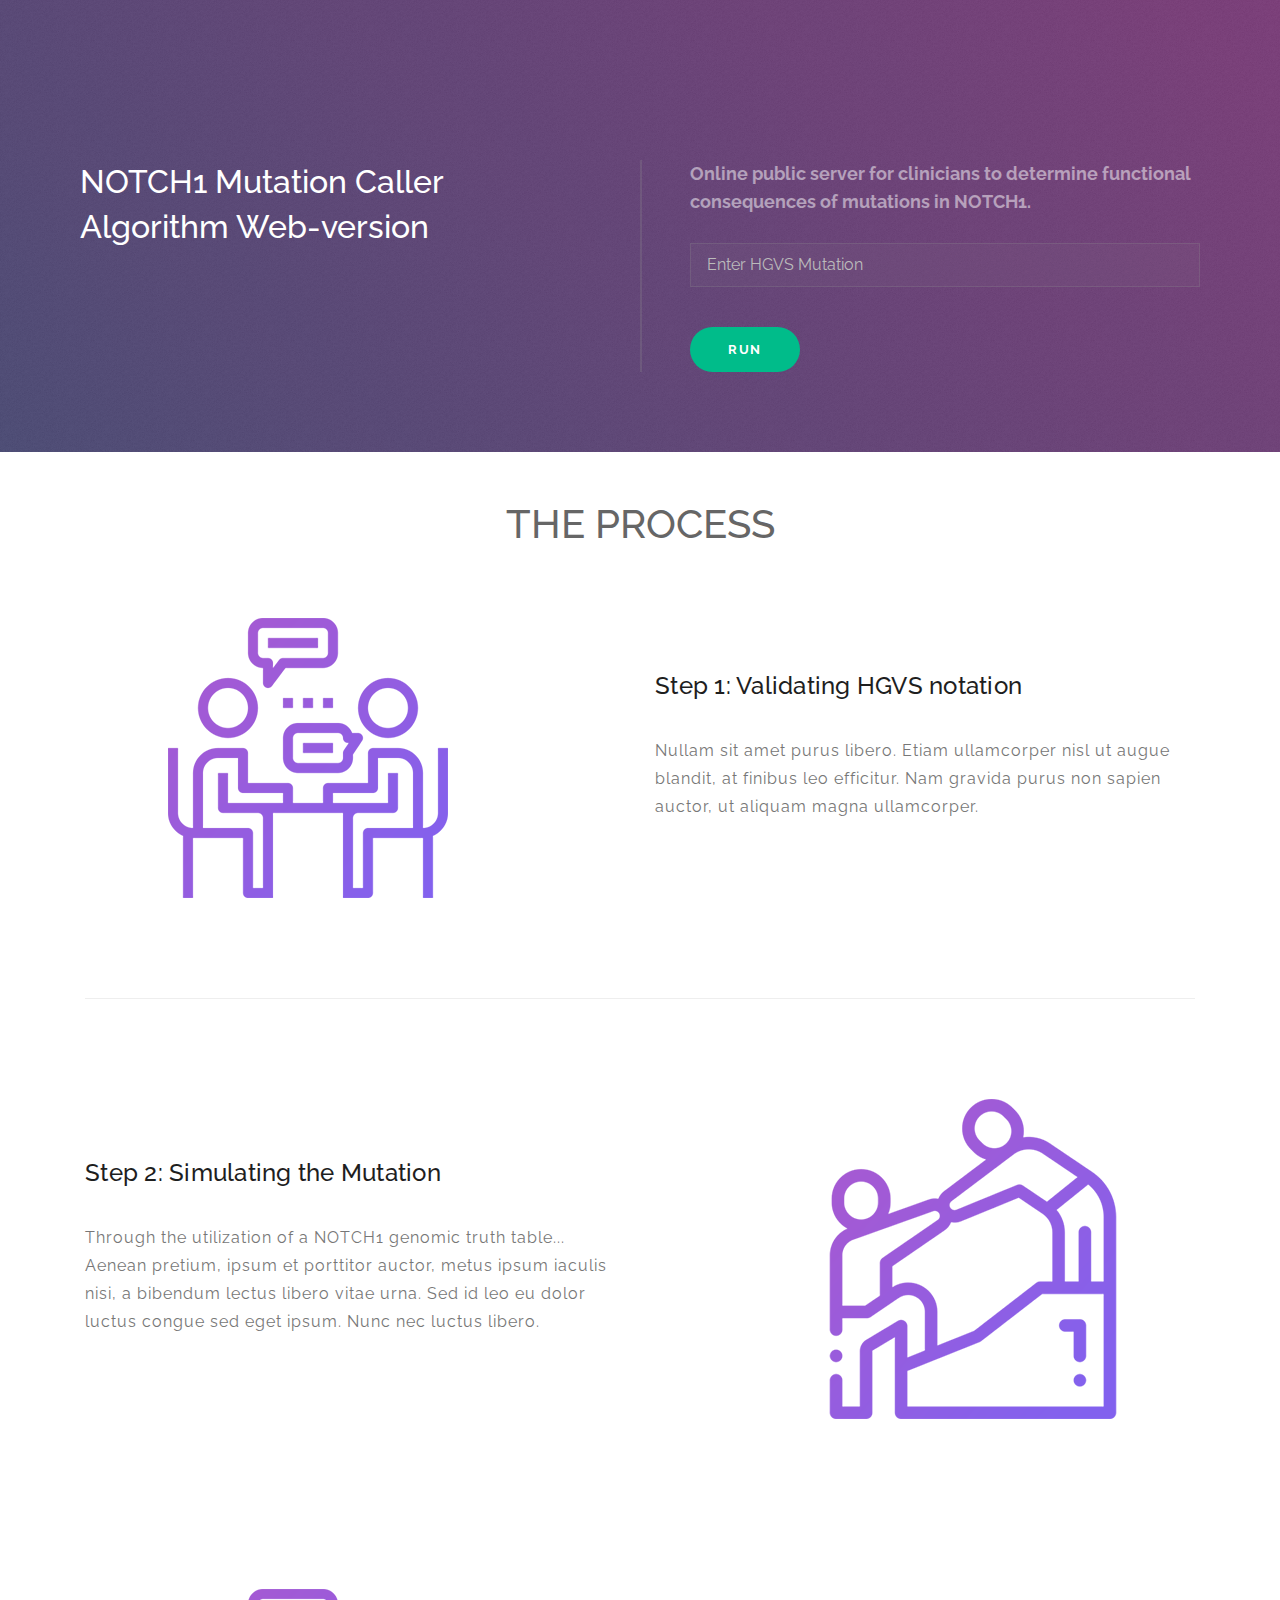
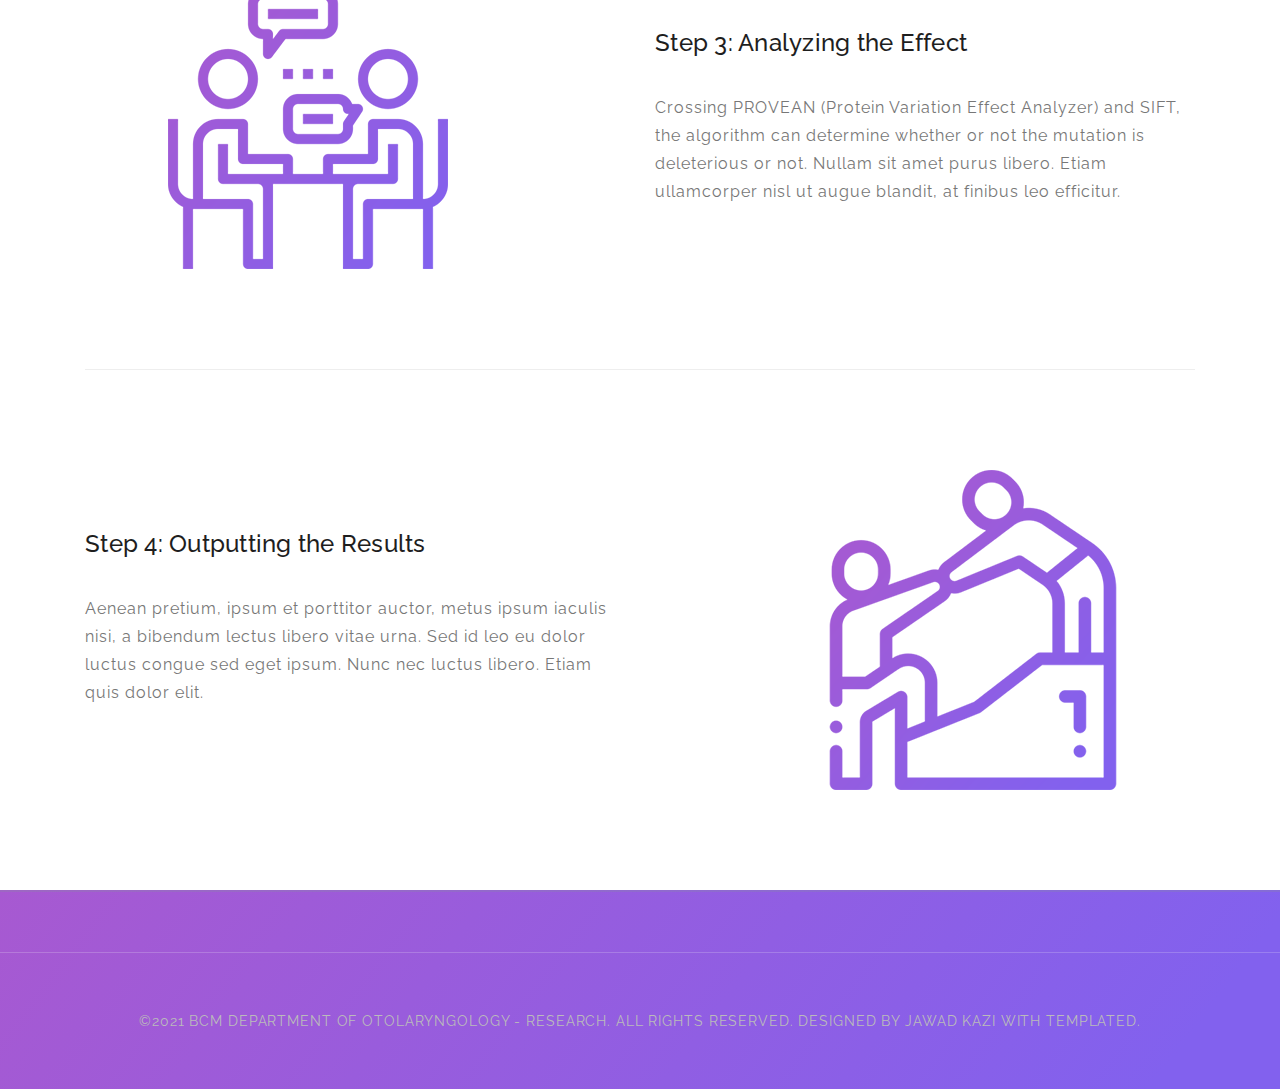
==== commit dab8d89b: "added text" ====
--- a/index.html
+++ b/index.html
@@ -1,150 +1,139 @@
 <!DOCTYPE HTML>
-<!--
-	Prism by TEMPLATED
-	templated.co @templatedco
-	Released for free under the Creative Commons Attribution 3.0 license (templated.co/license)
--->
+
 <html>
-	<head>
-		<title>Prism by TEMPLATED</title>
-		<meta charset="utf-8" />
-		<meta name="viewport" content="width=device-width, initial-scale=1" />
-		<!--[if lte IE 8]><script src="assets/js/ie/html5shiv.js"></script><![endif]-->
-		<link rel="stylesheet" href="assets/css/main.css" />
-		<!--[if lte IE 9]><link rel="stylesheet" href="assets/css/ie9.css" /><![endif]-->
-	</head>
-	<body>
 
-		<!-- Banner -->
-			<section id="banner">
-				<div class="inner split">
-					<section>
-						<h2>Welcome to Prism, a free responsive site template by <a href="http://templated.co">TEMPLATED</a></h2>
-					</section>
-					<section>
-						<p>Lorem ipsum nisl sed cursus magna et amet veroeros. Phasellus aliquam et tempus lorem dolor feugiat adipiscing lorem.</p>
-						<ul class="actions">
-							<li><a href="#" class="button special">Get started</a></li>
-						</ul>
-					</section>
-				</div>
-			</section>
+<head>
+  <title>Prism by TEMPLATED</title>
+  <meta charset="utf-8" />
+  <meta name="viewport" content="width=device-width, initial-scale=1" />
+  <!--[if lte IE 8]><script src="assets/js/ie/html5shiv.js"></script><![endif]-->
+  <link rel="stylesheet" href="assets/css/main.css" />
+  <!--[if lte IE 9]><link rel="stylesheet" href="assets/css/ie9.css" /><![endif]-->
+     <link rel="stylesheet" type="text/css" href="assets/css/bootstrap.min.css">
 
-		<!-- One -->
-			<section id="one" class="wrapper">
-				<div class="inner split">
-					<section>
-						<h2>Magna feugiat adipiscing</h2>
-						<p>Lorem ipsum nisl sed cursus magna et amet veroeros. Sed phasellus aliquam et tempus lorem feugiat adipiscing lorem. Morbi pharetra vitae felis placerat pharetra. Nulla risus orci, dapibus id malesuada et nec, malesuada quis orci. Pellentesque eget consequat.</p>
-						<ul class="actions">
-							<li><a href="#" class="button alt">Learn more</a></li>
-						</ul>
-					</section>
-					<section>
-						<ul class="checklist">
-							<li>Ipsum nisl sed cursus magna</li>
-							<li>Amet veroeros sed aliquam consequat</li>
-							<li>Tempus lorem adipiscing et lorem</li>
-							<li>Morbi pharetra vitae felis placerat</li>
-							<li>Pharetra nulla risus orci dapibus</li>
-						</ul>
-					</section>
-				</div>
-			</section>
+    <link rel="stylesheet" type="text/css" href="assets/css/font-awesome.css">
 
-		<!-- Two -->
-			<section id="two" class="wrapper style2 alt">
-				<div class="inner">
-					<div class="spotlight">
-						<div class="image">
-							<img src="images/pic01.jpg" alt="" />
-						</div>
-						<div class="content">
-							<h3>Ipsum pharetra tempus</h3>
-							<p>Lorem ipsum nisl sed cursus magna et amet veroeros. Sed phasellus malesuada quis orci. Pellentesque eget consequat.</p>
-							<ul class="actions">
-								<li><a href="#" class="button alt">Details</a></li>
-							</ul>
-						</div>
-					</div>
-					<div class="spotlight">
-						<div class="image">
-							<img src="images/pic02.jpg" alt="" />
-						</div>
-						<div class="content">
-							<h3>Magna consequat felis</h3>
-							<p>Lorem ipsum nisl sed cursus magna et amet veroeros. Sed phasellus malesuada quis orci. Pellentesque eget consequat.</p>
-							<ul class="actions">
-								<li><a href="#" class="button alt">Details</a></li>
-							</ul>
-						</div>
-					</div>
-					<div class="spotlight">
-						<div class="image">
-							<img src="images/pic03.jpg" alt="" />
-						</div>
-						<div class="content">
-							<h3>Vitae placerat adipiscing</h3>
-							<p>Lorem ipsum nisl sed cursus magna et amet veroeros. Sed phasellus malesuada quis orci. Pellentesque eget consequat.</p>
-							<ul class="actions">
-								<li><a href="#" class="button alt">Details</a></li>
-							</ul>
-						</div>
-					</div>
-					<ul class="actions special">
-						<li><a href="#" class="button alt">Ipsum magna tempus</a></li>
-					</ul>
-				</div>
-			</section>
+    <link rel="stylesheet" href="assets/css/templatemo-softy-pinko.css">
+</head>
 
-		<!-- Contact -->
-			<section id="contact" class="wrapper">
-				<div class="inner split">
-					<section>
-						<h2>Orci malesuada</h2>
-						<p>Morbi pharetra vitae felis placerat pharetra. Nulla risus orci, dapibus id malesuada et nec, malesuada quis pellentesque eget.</p>
-						<form action="#" class="alt" method="POST">
-							<div class="row uniform">
-								<div class="6u 12u$(xsmall)">
-									<input name="name" placeholder="Name" type="text">
-								</div>
-								<div class="6u$ 12u$(xsmall)">
-									<input name="email" placeholder="Email" type="email">
-								</div>
-								<div class="12u$">
-									<textarea name="message" placeholder="Message" rows="4"></textarea>
- 								</div>
- 							</div>
- 							<ul class="actions">
- 								<li><input class="alt" value="Send message" type="submit"></li>
- 							</ul>
- 						</form>
-					</section>
-					<section>
-						<ul class="contact">
-							<li class="fa-twitter"><a href="#">twitter.com/untitled-tld</a></li>
-							<li class="fa-facebook"><a href="#">facebook.com/untitled-tld</a></li>
-							<li class="fa-instagram"><a href="#">instagram.com/untitled-tld</a></li>
-							<li class="fa-envelope"><a href="#">information@untitled.tld</a></li>
-							<li class="fa-home">1234 Somewhere Road Suite 9823<br/>Nashville, TN 00000-0000</li>
-						</ul>
-					</section>
-				</div>
-			</section>
+<body>
 
-		<!-- Footer -->
-			<footer id="footer">
-				<div class="copyright">
-					&copy; Untitled. All rights reserved. Images: <a href="http://unsplash.com">Unsplash</a>. Design: <a href="http://templated.co">TEMPLATED</a>.
-				</div>
-			</footer>
+  <!-- Banner -->
+  <section id="banner">
+    <div class="inner split">
+      <section>
+        <h2><a href="https://github.com/SeebinJwad/notch1_caller">NOTCH1 Mutation Caller Algorithm</a> Web-version</h2>
+      </section>
+      <section>
+        <p>Online public server for clinicians to determine functional consequences of mutations in NOTCH1.</p>
+        <ul class="actions">
+          <form>
+            <div class="form-group">
+              <input type="text" class="form-control" id="mutation" placeholder="Enter HGVS Mutation"><br />
+            </div>
 
-		<!-- Scripts -->
-			<script src="assets/js/jquery.min.js"></script>
-			<script src="assets/js/skel.min.js"></script>
-			<script src="assets/js/util.js"></script>
-			<!--[if lte IE 8]><script src="assets/js/ie/respond.min.js"></script><![endif]-->
-			<script src="assets/js/main.js"></script>
 
-	</body>
-</html>+            <input type="button" onclick="location.href='code.html'" value="Run" class="button special"/>
+          </form>
+        </ul>
+      </section>
+    </div>
+  </section><br><br>
+<h1 style="text-align: center;">THE PROCESS</h1>
+  <section class="section padding-top-70 padding-bottom-0" id="features">
+        <div class="container">
+            <div class="row">
+                <div class="col-lg-5 col-md-12 col-sm-12 align-self-center" data-scroll-reveal="enter left move 30px over 0.6s after 0.4s">
+                    <img src="assets/images/left-image.png" class="rounded img-fluid d-block mx-auto" alt="App">
+                </div>
+                <div class="col-lg-1"></div>
+                <div class="col-lg-6 col-md-12 col-sm-12 align-self-center mobile-top-fix">
+                    <div class="left-heading">
+                        <h2 class="section-title">Step 1: Validating HGVS notation</h2>
+                    </div>
+                    <div class="left-text">
+                        <p>Nullam sit amet purus libero. Etiam ullamcorper nisl ut augue blandit, at finibus leo efficitur. Nam gravida purus non sapien auctor, ut aliquam magna ullamcorper.</p>
+                    </div>
+                </div>
+            </div>
+            <div class="row">
+                <div class="col-lg-12">
+                    <div class="hr"></div>
+                </div>
+            </div>
+        </div>
+    </section>
+    <!-- ***** Features Big Item End ***** -->
+
+    <!-- ***** Features Big Item Start ***** -->
+    <section class="section padding-bottom-100">
+        <div class="container">
+            <div class="row">
+                <div class="col-lg-6 col-md-12 col-sm-12 align-self-center mobile-bottom-fix">
+                    <div class="left-heading">
+                        <h2 class="section-title">Step 2: Simulating the Mutation</h2>
+                    </div>
+                    <div class="left-text">
+                        <p>Through the utilization of a NOTCH1 genomic truth table... Aenean pretium, ipsum et porttitor auctor, metus ipsum iaculis nisi, a bibendum lectus libero vitae urna. Sed id leo eu dolor luctus congue sed eget ipsum. Nunc nec luctus libero.</p>
+                    </div>
+                </div>
+                <div class="col-lg-1"></div>
+                <div class="col-lg-5 col-md-12 col-sm-12 align-self-center mobile-bottom-fix-big" data-scroll-reveal="enter right move 30px over 0.6s after 0.4s">
+                    <img src="assets/images/right-image.png" class="rounded img-fluid d-block mx-auto" alt="App">
+                </div>
+            </div>
+        </div>
+    </section>
+<section class="section padding-top-70 padding-bottom-0" id="features">
+        <div class="container">
+            <div class="row">
+                <div class="col-lg-5 col-md-12 col-sm-12 align-self-center" data-scroll-reveal="enter left move 30px over 0.6s after 0.4s">
+                    <img src="assets/images/left-image.png" class="rounded img-fluid d-block mx-auto" alt="App">
+                </div>
+                <div class="col-lg-1"></div>
+                <div class="col-lg-6 col-md-12 col-sm-12 align-self-center mobile-top-fix">
+                    <div class="left-heading">
+                        <h2 class="section-title">Step 3: Analyzing the Effect</h2>
+                    </div>
+                    <div class="left-text">
+                        <p>Crossing PROVEAN (Protein Variation Effect Analyzer) and SIFT, the algorithm can determine whether or not the mutation is deleterious or not. Nullam sit amet purus libero. Etiam ullamcorper nisl ut augue blandit, at finibus leo efficitur.</p>
+                    </div>
+                </div>
+            </div>
+            <div class="row">
+                <div class="col-lg-12">
+                    <div class="hr"></div>
+                </div>
+            </div>
+        </div>
+    </section>
+    <section class="section padding-bottom-100">
+        <div class="container">
+            <div class="row">
+                <div class="col-lg-6 col-md-12 col-sm-12 align-self-center mobile-bottom-fix">
+                    <div class="left-heading">
+                        <h2 class="section-title">Step 4: Outputting the Results</h2>
+                    </div>
+                    <div class="left-text">
+                        <p>Aenean pretium, ipsum et porttitor auctor, metus ipsum iaculis nisi, a bibendum lectus libero vitae urna. Sed id leo eu dolor luctus congue sed eget ipsum. Nunc nec luctus libero. Etiam quis dolor elit.</p>
+                    </div>
+                </div>
+                <div class="col-lg-1"></div>
+                <div class="col-lg-5 col-md-12 col-sm-12 align-self-center mobile-bottom-fix-big" data-scroll-reveal="enter right move 30px over 0.6s after 0.4s">
+                    <img src="assets/images/right-image.png" class="rounded img-fluid d-block mx-auto" alt="App">
+                </div>
+            </div>
+        </div>
+    </section>
+  <!-- Scripts -->
+
+  <!-- Footer -->
+  <footer id="footer">
+    <div class="copyright">
+      &copy;2021 BCM Department of Otolaryngology - Research. All rights reserved. Designed by Jawad Kazi with TEMPLATED.
+    </div>
+  </footer>
+
+</body>
+
+</html>
--- a/assets/css/templatemo-softy-pinko.css
+++ b/assets/css/templatemo-softy-pinko.css
@@ -0,0 +1,1588 @@
+/*
+
+Softy Pinko
+
+https://templatemo.com/tm-535-softy-pinko
+
+*/
+/* ---------------------------------------------
+Table of contents
+------------------------------------------------
+01. font & reset css
+02. reset
+03. global styles
+04. header
+05. welcome
+06. features
+07. team
+08. pricing
+09. blog
+10. contact
+11. footer
+12. preloader
+
+--------------------------------------------- */
+/* 
+---------------------------------------------
+font & reset css
+--------------------------------------------- 
+*/
+@import url("https://fonts.googleapis.com/css?family=Raleway:100,300,400,500,700,900");
+/* 
+---------------------------------------------
+reset
+--------------------------------------------- 
+*/
+html, body, div, span, applet, object, iframe, h1, h2, h3, h4, h5, h6, p, blockquote, div
+pre, a, abbr, acronym, address, big, cite, code, del, dfn, em, font, img, ins, kbd, q,
+s, samp, small, strike, strong, sub, sup, tt, var, b, u, i, center, dl, dt, dd, ol, ul, li,
+figure, header, nav, section, article, aside, footer, figcaption {
+  margin: 0;
+  padding: 0;
+  border: 0;
+  outline: 0;
+}
+
+.clearfix:after {
+  content: ".";
+  display: block;
+  clear: both;
+  visibility: hidden;
+  line-height: 0;
+  height: 0;
+}
+
+.clearfix {
+  display: inline-block;
+}
+
+html[xmlns] .clearfix {
+  display: block;
+}
+
+* html .clearfix {
+  height: 1%;
+}
+
+ul, li {
+  padding: 0;
+  margin: 0;
+  list-style: none;
+}
+
+header, nav, section, article, aside, footer, hgroup {
+  display: block;
+}
+
+* {
+  box-sizing: border-box;
+}
+
+html, body {
+  font-family: "Raleway", sans-serif;
+  font-weight: 400;
+  background-color: #fff;
+  font-size: 16px;
+  -ms-text-size-adjust: 100%;
+  -webkit-font-smoothing: antialiased;
+  -moz-osx-font-smoothing: grayscale;
+}
+
+a {
+  text-decoration: none !important;
+}
+
+h1, h2, h3, h4, h5, h6 {
+  margin-top: 0px;
+  margin-bottom: 0px;
+}
+
+ul {
+  margin-bottom: 0px;
+}
+
+/* 
+---------------------------------------------
+global styles
+--------------------------------------------- 
+*/
+html,
+body {
+  background: #fff;
+  font-family: "Raleway", sans-serif;
+}
+
+::selection {
+  background: #ff589e;
+  color: #fff;
+}
+
+::-moz-selection {
+  background: #ff589e;
+  color: #fff;
+}
+
+.section {
+  position: relative;
+  padding-top: 100px;
+  padding-bottom: 80px;
+}
+
+.section.colored {
+  background: #f2f2fe;
+}
+
+.hr {
+  bottom: 0px;
+  width: 100%;
+  height: 1px;
+  margin-top: 100px;
+  border-bottom: 1px solid #eee;
+}
+
+.left-heading.light .section-title {
+  color: #ffffff;
+}
+
+.left-heading .section-title {
+  font-weight: 500;
+  font-size: 24px;
+  line-height: 42px;
+  color: #1e1e1e;
+  letter-spacing: 0.25px;
+  margin-bottom: 30px;
+  position: relative;
+}
+
+.center-heading {
+  text-align: center;
+}
+
+.center-heading .section-title {
+  font-weight: 500;
+  font-size: 28px;
+  color: #1e1e1e;
+  letter-spacing: 1.75px;
+  line-height: 38px;
+  margin-bottom: 20px;
+}
+
+.center-heading.colored .section-title {
+  color: #ffffff;
+}
+
+.center-text {
+  text-align: center;
+  font-weight: 400;
+  font-size: 16px;
+  color: #777;
+  line-height: 28px;
+  letter-spacing: 1px;
+  margin-bottom: 50px;
+}
+
+.center-text.colored {
+  color: #fff;
+}
+
+.center-text p {
+  font-size: 15px;
+  color: #777;
+  margin-bottom: 30px;
+}
+
+.left-text {
+  font-weight: 400;
+  font-size: 16px;
+  color: #777;
+  line-height: 28px;
+  letter-spacing: 1px;
+}
+
+.left-text.light {
+  color: #fff;
+}
+
+.left-text p {
+  margin-bottom: 30px;
+}
+
+.left-text p.dark {
+  color: #3B566E;
+}
+
+.padding-bottom-top-60 {
+  padding-top: 60px !important;
+  padding-bottom: 60px !important;
+}
+
+.padding-bottom-80 {
+  padding-bottom: 80px !important;
+}
+
+.padding-bottom-100 {
+  padding-bottom: 100px !important;
+}
+
+.border-bottom {
+  border-bottom: 1px solid #eee !important;
+}
+
+.mbottom-30 {
+  margin-bottom: 30px !important;
+}
+
+.align-self-center {
+  -ms-flex-item-align: center !important;
+  align-self: center !important;
+}
+
+.align-self-bottom {
+  -ms-flex-item-align: flex-end !important;
+  align-self: flex-end !important;
+}
+
+.padding-bottom-0 {
+  padding-bottom: 0px !important;
+}
+
+.padding-top-0 {
+  padding-top: 0px !important;
+}
+
+.padding-top-80 {
+  padding-top: 80px !important;
+}
+
+.padding-top-70 {
+  padding-top: 70px !important;
+}
+
+.padding-top-20 {
+  padding-top: 20px !important;
+}
+
+.margin-bottom-0 {
+  margin-bottom: 0px !important;
+}
+
+.margin-bottom-30 {
+  margin-bottom: 30px !important;
+}
+
+.margin-top-30 {
+  margin-top: 30px !important;
+}
+
+.margin-top-15 {
+  margin-top: 15px !important;
+}
+
+.margin-bottom-45 {
+  margin-bottom: 45px !important;
+}
+
+.margin-bottom-20 {
+  margin-bottom: 20px !important;
+}
+
+.margin-bottom-60 {
+  margin-bottom: 60px !important;
+}
+
+.margin-bottom-100 {
+  margin-bottom: 100px !important;
+}
+
+@media (max-width: 991px) {
+  html, body {
+    overflow-x: hidden;
+  }
+  .mobile-top-fix {
+    margin-top: 30px;
+    margin-bottom: 0px;
+  }
+  .mobile-bottom-fix {
+    margin-bottom: 30px;
+  }
+  .mobile-bottom-fix-big {
+    margin-bottom: 60px;
+  }
+}
+
+a.main-button-slider {
+  font-size: 13px;
+  border-radius: 20px;
+  padding: 12px 20px;
+  background-color: #ff589e;
+  text-transform: uppercase;
+  color: #fff;
+  letter-spacing: 0.25px;
+  -webkit-transition: all 0.3s ease 0s;
+  -moz-transition: all 0.3s ease 0s;
+  -o-transition: all 0.3s ease 0s;
+  transition: all 0.3s ease 0s;
+}
+
+a.main-button-slider:hover {
+  background-color: #8261ee;
+}
+
+a.main-button {
+  font-size: 13px;
+  border-radius: 20px;
+  padding: 12px 20px;
+  background-color: #8261ee;
+  text-transform: uppercase;
+  color: #fff;
+  letter-spacing: 0.25px;
+  -webkit-transition: all 0.3s ease 0s;
+  -moz-transition: all 0.3s ease 0s;
+  -o-transition: all 0.3s ease 0s;
+  transition: all 0.3s ease 0s;
+}
+
+a.main-button:hover {
+  background-color: #ff589e;
+}
+
+button.main-button {
+  outline: none;
+  border: none;
+  cursor: pointer;
+  font-size: 13px;
+  border-radius: 20px;
+  padding: 12px 20px;
+  background-color: #8261ee;
+  text-transform: uppercase;
+  color: #fff;
+  letter-spacing: 0.25px;
+  -webkit-transition: all 0.3s ease 0s;
+  -moz-transition: all 0.3s ease 0s;
+  -o-transition: all 0.3s ease 0s;
+  transition: all 0.3s ease 0s;
+}
+
+button.main-button:hover {
+  background-color: #ff589e;
+}
+
+
+/* 
+---------------------------------------------
+header
+--------------------------------------------- 
+*/
+.header-area {
+  position: fixed;
+  top: 30px;
+  left: 0px;
+  right: 0px;
+  z-index: 100;
+  height: 100px;
+  -webkit-transition: all 0.3s ease 0s;
+  -moz-transition: all 0.3s ease 0s;
+  -o-transition: all 0.3s ease 0s;
+  transition: all 0.3s ease 0s;
+}
+
+.header-area .main-nav {
+  box-shadow: 0px 0px 15px rgba(0,0,0,0.1);
+  border-radius: 40px;
+  min-height: 80px;
+  background: #fff;
+}
+
+.header-area .main-nav .logo {
+  float: left;
+  margin-top: 37px;
+  -webkit-transition: all 0.3s ease 0s;
+  -moz-transition: all 0.3s ease 0s;
+  -o-transition: all 0.3s ease 0s;
+  transition: all 0.3s ease 0s;
+  margin-left: 30px;
+}
+
+.header-area .main-nav .logo img {
+  -webkit-transition: all 0.3s ease 0s;
+  -moz-transition: all 0.3s ease 0s;
+  -o-transition: all 0.3s ease 0s;
+  transition: all 0.3s ease 0s;
+}
+
+.header-area .main-nav .nav {
+  float: right;
+  margin-top: 27px;
+  margin-left: 0px;
+  margin-right: 30px;
+  -webkit-transition: all 0.3s ease 0s;
+  -moz-transition: all 0.3s ease 0s;
+  -o-transition: all 0.3s ease 0s;
+  transition: all 0.3s ease 0s;
+  position: relative;
+  z-index: 999;
+}
+
+.header-area .main-nav .nav li {
+  padding-left: 20px;
+  padding-right: 20px;
+}
+
+.header-area .main-nav .nav li:last-child {
+  padding-right: 0px;
+}
+
+.header-area .main-nav .nav li a {
+  display: block;
+  font-weight: 500;
+  font-size: 13px;
+  color: #fff;
+  -webkit-transition: all 0.3s ease 0s;
+  -moz-transition: all 0.3s ease 0s;
+  -o-transition: all 0.3s ease 0s;
+  transition: all 0.3s ease 0s;
+  height: 40px;
+  line-height: 40px;
+  border: transparent;
+  letter-spacing: 1px;
+}
+
+.header-area .main-nav .nav li a:hover {
+  color: #ff589e;
+}
+
+.header-area .main-nav .menu-trigger {
+  cursor: pointer;
+  display: block;
+  position: absolute;
+  top: 23px;
+  width: 32px;
+  height: 40px;
+  text-indent: -9999em;
+  z-index: 99;
+  right: 40px;
+  display: none;
+}
+
+.header-area .main-nav .menu-trigger span,
+.header-area .main-nav .menu-trigger span:before,
+.header-area .main-nav .menu-trigger span:after {
+  -moz-transition: all 0.4s;
+  -o-transition: all 0.4s;
+  -webkit-transition: all 0.4s;
+  transition: all 0.4s;
+  background-color: #3B566E;
+  display: block;
+  position: absolute;
+  width: 30px;
+  height: 2px;
+  left: 0;
+}
+
+.header-area .main-nav .menu-trigger span:before,
+.header-area .main-nav .menu-trigger span:after {
+  -moz-transition: all 0.4s;
+  -o-transition: all 0.4s;
+  -webkit-transition: all 0.4s;
+  transition: all 0.4s;
+  background-color: #3B566E;
+  display: block;
+  position: absolute;
+  width: 30px;
+  height: 2px;
+  left: 0;
+  width: 75%;
+}
+
+.header-area .main-nav .menu-trigger span:before,
+.header-area .main-nav .menu-trigger span:after {
+  content: "";
+}
+
+.header-area .main-nav .menu-trigger span {
+  top: 16px;
+}
+
+.header-area .main-nav .menu-trigger span:before {
+  -moz-transform-origin: 33% 100%;
+  -ms-transform-origin: 33% 100%;
+  -webkit-transform-origin: 33% 100%;
+  transform-origin: 33% 100%;
+  top: -10px;
+  z-index: 10;
+}
+
+.header-area .main-nav .menu-trigger span:after {
+  -moz-transform-origin: 33% 0;
+  -ms-transform-origin: 33% 0;
+  -webkit-transform-origin: 33% 0;
+  transform-origin: 33% 0;
+  top: 10px;
+}
+
+.header-area .main-nav .menu-trigger.active span,
+.header-area .main-nav .menu-trigger.active span:before,
+.header-area .main-nav .menu-trigger.active span:after {
+  background-color: transparent;
+  width: 100%;
+}
+
+.header-area .main-nav .menu-trigger.active span:before {
+  -moz-transform: translateY(6px) translateX(1px) rotate(45deg);
+  -ms-transform: translateY(6px) translateX(1px) rotate(45deg);
+  -webkit-transform: translateY(6px) translateX(1px) rotate(45deg);
+  transform: translateY(6px) translateX(1px) rotate(45deg);
+  background-color: #3B566E;
+}
+
+.header-area .main-nav .menu-trigger.active span:after {
+  -moz-transform: translateY(-6px) translateX(1px) rotate(-45deg);
+  -ms-transform: translateY(-6px) translateX(1px) rotate(-45deg);
+  -webkit-transform: translateY(-6px) translateX(1px) rotate(-45deg);
+  transform: translateY(-6px) translateX(1px) rotate(-45deg);
+  background-color: #3B566E;
+}
+
+.header-area.header-sticky {
+  min-height: 80px;
+}
+
+.header-area.header-sticky .logo {
+  margin-top: 25px;
+}
+
+.header-area.header-sticky .nav {
+  margin-top: 20px !important;
+}
+
+.header-area.header-sticky .nav li a {
+  color: #1e1e1e;
+}
+
+.header-area.header-sticky .nav li a.active {
+  color: #ff589e;
+}
+
+@media (max-width: 1200px) {
+  .header-area .main-nav .nav li {
+    padding-left: 12px;
+    padding-right: 12px;
+  }
+  .header-area .main-nav:before {
+    display: none;
+  }
+}
+
+@media (max-width: 991px) {
+  .header-area {
+    padding: 0px 15px;
+    height: 80px;
+    box-shadow: none;
+    text-align: center;
+  }
+  .header-area .container {
+    padding: 0px;
+  }
+  .header-area .logo {
+    margin-top: 27px !important;
+    margin-left: 30px;
+  }
+  .header-area .menu-trigger {
+    display: block !important;
+  }
+  .header-area .main-nav {
+    overflow: hidden;
+  }
+  .header-area .main-nav .nav {
+    float: none;
+    width: 100%;
+    margin-top: 80px !important;
+    display: none;
+    -webkit-transition: all 0s ease 0s;
+    -moz-transition: all 0s ease 0s;
+    -o-transition: all 0s ease 0s;
+    transition: all 0s ease 0s;
+    margin-left: 0px;
+  }
+  .header-area .main-nav .nav li:first-child {
+    border-top: 1px solid #eee;
+  }
+  .header-area .main-nav .nav li {
+    width: 100%;
+    background: #fff;
+    border-bottom: 1px solid #eee;
+    padding-left: 0px !important;
+    padding-right: 0px !important;
+  }
+  .header-area .main-nav .nav li a {
+    height: 50px !important;
+    line-height: 50px !important;
+    padding: 0px !important;
+    border: none !important;
+    background: #fff !important;
+    color: #3B566E !important;
+  }
+  .header-area .main-nav .nav li a:hover {
+    background: #eee !important;
+  }
+}
+
+@media (min-width: 992px) {
+  .header-area .main-nav .nav {
+    display: flex !important;
+  }
+}
+
+/* 
+---------------------------------------------
+welcome
+--------------------------------------------- 
+*/
+.welcome-area {
+  overflow: hidden;
+  position: relative;
+  display: flex;
+  align-items: center;
+  justify-content: center;
+  background-image: url(../images/banner-bg.png);
+  background-repeat: no-repeat;
+  background-position: center center;
+  background-size: cover; 
+  height: 100vh;
+}
+
+.welcome-area .header-text {
+  position: absolute;
+  top: 50%;
+  transform: translateY(-55%);
+  text-align: center;
+  width: 100%;
+}
+
+.welcome-area .header-text h1 {
+  font-weight: 500;
+  font-size: 36px;
+  line-height: 54px;
+  letter-spacing: 1.4px;
+  margin-bottom: 30px;
+  color: #fff;
+}
+
+.welcome-area .header-text p {
+  font-weight: 400;
+  font-size: 15px;
+  color: #fff;
+  line-height: 28px;
+  letter-spacing: 0.25px;
+  margin-bottom: 40px;
+  position: relative;
+}
+
+@media (max-width: 991px) {
+  .welcome-area .header-text {
+    top: 65% !important;
+    transform: perspective(1px) translateY(-60%) !important;
+    text-align: center;
+  }
+  .welcome-area .header-text h1 {
+    text-align: center;
+    color: #fff;
+    margin-bottom: 15px;
+  }
+  .welcome-area .header-text h1 span {
+    color: #fff;
+  }
+  .welcome-area .header-text p {
+    text-align: center;
+    color: #fff;
+    margin-bottom: 20px;
+  }
+}
+
+@media (max-width: 820px) {
+  .welcome-area .header-text {
+    top: 65% !important;
+    transform: perspective(1px) translateY(-60%) !important;
+  }
+   .welcome-area .header-text h1 {
+    font-size: 22px;
+    line-height: 30px;
+    margin-bottom: 15px;
+  }
+  .welcome-area .header-text p {
+    margin-bottom: 20px;
+  }
+}
+
+@media (max-width: 765px) {
+  .welcome-area {
+    margin-bottom: 100px;
+  }
+  .welcome-area .header-text {
+    top: 50% !important;
+    transform: perspective(1px) translateY(-50%) !important;
+    text-align: center;
+  }
+  .welcome-area .header-text .buttons {
+    display: none;
+  }
+  .welcome-area .header-text h1 {
+    font-weight: 600;
+    font-size: 24px !important;
+    line-height: 30px !important;
+    margin-bottom: 30px !important;
+  }
+  .welcome-area .header-text h1 span {
+    color: #fff;
+  }
+  .welcome-area .header-text p {
+    text-align: center;
+    color: #fff;
+    font-size: 14px;
+    line-height: 22px;
+    margin-bottom: 40px;
+  }
+}
+
+
+/* 
+---------------------------------------------
+features
+--------------------------------------------- 
+*/
+.features-small-item {
+  cursor: pointer;
+  display: block;
+  background: #FFFFFF;
+  box-shadow: 0 2px 48px 0 rgba(0, 0, 0, 0.10);
+  -webkit-border-radius: 20px;
+  -moz-border-radius: 20px;
+  border-radius: 20px;
+  padding: 30px;
+  text-align: center;
+  -webkit-transition: all 0.3s ease 0s;
+  -moz-transition: all 0.3s ease 0s;
+  -o-transition: all 0.3s ease 0s;
+  transition: all 0.3s ease 0s;
+  position: relative;
+  margin-bottom: 30px;
+}
+
+.features-small-item:hover .icon {
+  background-color: #ff589e;
+}
+
+.features-small-item .icon {
+  -webkit-transition: all 0.3s ease 0s;
+  -moz-transition: all 0.3s ease 0s;
+  -o-transition: all 0.3s ease 0s;
+  transition: all 0.3s ease 0s;
+  width: 90px;
+  height: 90px;
+  line-height: 90px;
+  margin: auto;
+  position: relative;
+  margin-bottom: 30px;
+  background: #8261ee;
+  -webkit-border-radius: 50%;
+  -moz-border-radius: 50%;
+  border-radius: 50%;
+}
+
+.features-small-item .icon i {
+  font-size: 18px;
+  color: #fff;
+}
+
+.features-small-item .features-title {
+  font-weight: 500;
+  font-size: 18px;
+  color: #1e1e1e;
+  letter-spacing: 0.7px;
+  margin-bottom: 15px;
+  position: relative;
+  z-index: 2;
+}
+
+.features-small-item p {
+  font-weight: 400;
+  font-size: 13px;
+  color: #777;
+  letter-spacing: 0.5px;
+  line-height: 25px;
+  position: relative;
+  z-index: 2;
+}
+
+.features-small-item a {
+  float: right;
+  position: relative;
+  z-index: 2;
+}
+
+.home-feature {
+  padding-bottom: 0px;
+  padding-top: 30px;
+  margin-top: -220px;
+  z-index: 9;
+}
+
+@media (max-width: 991px) {
+  .home-feature {
+    padding-bottom: 0px;
+    padding-top: 0px;
+    margin-top: 0px;
+  }
+}
+
+/* 
+---------------------------------------------
+parallax & home seperator
+--------------------------------------------- 
+*/
+.mini {
+  min-height: 215px;
+  overflow: hidden;
+  position: relative;
+  padding-top: 90px;
+  padding-bottom: 90px;
+}
+
+.mini:before {
+  content: '';
+  position: absolute;
+  width: 140%;
+  height: 140%;
+  opacity: .95;
+  background-repeat: no-repeat;
+  background-size: cover;
+  background-position: center center;
+  background-image: url(../images/work-process-bg.png);
+  z-index: 2;
+  top: -20%;
+  left: -20%;
+}
+
+.mini .mini-content {
+  position: relative;
+  z-index: 3;
+}
+
+.mini .mini-content .info {
+  text-align: center;
+  color: #fff;
+  padding-top: 20px;
+  padding-bottom: 20px;
+}
+
+.mini .mini-content .info small {
+  display: block;
+  font-weight: 400;
+  font-size: 13px;
+  margin-bottom: 5px;
+}
+
+.mini .mini-content .info strong {
+  font-weight: 700;
+  font-size: 17px;
+  margin-bottom: 40px;
+  display: block;
+}
+
+.mini .mini-content .info h1 {
+  color: #fff;
+  font-weight: 500;
+  font-size: 28px;
+  letter-spacing: 0.25px;
+  margin-bottom: 30px;
+}
+
+.mini .mini-content .info p {
+  letter-spacing: 1px;
+  margin-bottom: 40px;
+  color: #fff;
+  letter-spacing: 0.25px;
+  line-height: 26px;
+  font-weight: 400;
+  font-size: 15px;
+}
+
+.mini .mini-content .info p span {
+  text-decoration: underline;
+}
+
+.mini .mini-content .mini-box {
+  display: block;
+  background: #fff;
+  padding: 20px;
+  border-radius: 20px;
+  box-shadow: 0 2px 48px 0 rgba(0, 0, 0, 0.08);
+  margin-bottom: 30px;
+  position: relative;
+  -webkit-transition: all 0.3s ease 0s;
+  -moz-transition: all 0.3s ease 0s;
+  -o-transition: all 0.3s ease 0s;
+  transition: all 0.3s ease 0s;
+  text-align: center;
+}
+
+.mini .mini-content .mini-box:hover {
+  margin-top: -10px;
+}
+
+.mini .mini-content .mini-box:before {
+  content: '';
+  position: absolute;
+  z-index: -1;
+  background: #fff;
+  width: 100%;
+  opacity: .15;
+  height: 100%;
+  bottom: -10px;
+  left: 0px;
+  right: -20px;
+  margin: auto;
+  border-radius: 20px;
+}
+
+.mini .mini-content .mini-box i {
+  display: block;
+  font-size: 20px;
+  margin-bottom: 15px;
+}
+
+.mini .mini-content .mini-box span {
+  display: block;
+  font-weight: 400;
+  font-size: 14px;
+  color: #777;
+  letter-spacing: .75px;
+}
+
+.mini .mini-content .mini-box strong {
+  display: block;
+  font-weight: 400;
+  font-size: 17px;
+  color: #1e1e1e;
+  letter-spacing: 0.25px;
+  margin-bottom: 5px;
+  margin-top: 20px;
+}
+
+.counter {
+  overflow: hidden;
+  position: relative;
+}
+
+.counter:before {
+  content: '';
+  position: absolute;
+  width: 140%;
+  height: 140%;
+  opacity: .90;
+  background-image: url(../images/fun-facts-bg.png);
+  background-repeat: no-repeat;
+  background-size: cover;
+  background-position: center center;
+  z-index: 2;
+  top: -20%;
+  left: -20%;
+}
+
+.counter .content {
+  position: relative;
+  z-index: 3;
+  width: 100%;
+}
+
+.counter .content .count-item {
+  height: 340px;
+  position: relative;
+  float: left;
+  width: 100%;
+}
+
+.counter .content .count-item.decoration-bottom {
+  position: relative;
+}
+
+.counter .content .count-item.decoration-bottom:after {
+  content: '';
+  position: absolute;
+  width: 70%;
+  height: 32px;
+  top: 160px;
+  left: 70%;
+  background: url(../images/circle-dec.png) center center no-repeat;
+  -webkit-transition: all 0.3s ease 0s;
+  -moz-transition: all 0.3s ease 0s;
+  -o-transition: all 0.3s ease 0s;
+  transition: all 0.3s ease 0s;
+}
+
+.counter .content .count-item.decoration-top {
+  position: relative;
+}
+
+.counter .content .count-item.decoration-top:after {
+  content: '';
+  position: absolute;
+  width: 70%;
+  height: 32px;
+  top: 140px;
+  left: 70%;
+  background: url(../images/circle-dec.png) center center no-repeat;
+  -webkit-transition: all 0.3s ease 0s;
+  -moz-transition: all 0.3s ease 0s;
+  -o-transition: all 0.3s ease 0s;
+  transition: all 0.3s ease 0s;
+}
+
+.counter .content .count-item:hover strong {
+  margin-top: 110px;
+}
+
+.counter .content .count-item strong {
+  display: block;
+  text-align: center;
+  font-weight: 600;
+  font-size: 36px;
+  letter-spacing: 0.25px;
+  margin-bottom: 10px;
+  color: #fff;
+  margin-top: 120px;
+  -webkit-transition: all 0.3s ease 0s;
+  -moz-transition: all 0.3s ease 0s;
+  -o-transition: all 0.3s ease 0s;
+  transition: all 0.3s ease 0s;
+}
+
+.counter .content .count-item span {
+  display: block;
+  text-align: center;
+  color: #fff;
+  font-weight: 500;
+  font-size: 17px;
+  letter-spacing: 0.25px;
+}
+
+@media (max-width: 991px) {
+  .parallax {
+    padding-top: 60px;
+    padding-bottom: 60px;
+    min-height: auto;
+  }
+  .parallax .content {
+    position: relative !important;
+    top: 0% !important;
+    transform: perspective(1px) translateY(0%) !important;
+  }
+  .counter {
+    padding-top: 60px;
+    padding-bottom: 60px;
+  }
+  .counter .content {
+    position: relative !important;
+    top: 0% !important;
+    transform: perspective(1px) translateY(0%) !important;
+  }
+  .counter .content .count-item {
+    height: auto;
+    padding-top: 20px;
+    padding-bottom: 20px;
+  }
+  .counter .content .count-item:hover strong {
+    margin-top: 0px;
+  }
+  .counter .content .count-item:before {
+    display: none;
+  }
+  .counter .content .count-item:after {
+    display: none;
+  }
+  .counter .content .count-item strong {
+    margin-top: 0px;
+  }
+}
+
+/* 
+---------------------------------------------
+team
+--------------------------------------------- 
+*/
+.team-item {
+  background: #fff;
+  box-shadow: 0 2px 48px 0 rgba(0, 0, 0, 0.10);
+  border-radius: 20px;
+  position: relative;
+  margin-bottom: 30px;
+  padding-bottom: 25px;
+}
+
+.team-item:hover .team-content .team-info {
+  margin-left: 30px;
+}
+
+.team-item i {
+  display: block;
+  margin-left: 25px;
+  margin-top: 25px;
+  font-size: 30px;
+  color: #4E47DE;
+  text-align: center;
+}
+
+.team-item .user-image {
+  width: 60px;
+  height: 60px;
+  overflow: hidden;
+  -webkit-border-radius: 100px;
+  -moz-border-radius: 100px;
+  border-radius: 100px;
+  -webkit-transition: all 0.3s ease 0s;
+  -moz-transition: all 0.3s ease 0s;
+  -o-transition: all 0.3s ease 0s;
+  transition: all 0.3s ease 0s;
+  margin-left: 25px;
+  float: left;
+}
+
+.team-item .team-content {
+  text-align: left;
+  overflow: hidden;
+}
+
+.team-item .team-content .team-info {
+  float: left;
+  margin-left: 20px;
+  margin-top: 8px;
+  -webkit-transition: all 0.3s ease 0s;
+  -moz-transition: all 0.3s ease 0s;
+  -o-transition: all 0.3s ease 0s;
+  transition: all 0.3s ease 0s;
+}
+
+.team-item .team-content .team-info .user-name {
+  display: block;
+  font-weight: 400;
+  font-size: 17px;
+  color: #1e1e1e;
+  letter-spacing: 0.25px;
+  margin-bottom: 5px;
+}
+
+.team-item .team-content .team-info span {
+  display: block;
+  font-weight: 400;
+  font-size: 15px;
+  color: #ff589e;
+  letter-spacing: 0.25px;
+}
+
+.team-item .team-content p {
+  margin-top: 25px;
+  padding-left: 25px;
+  padding-right: 25px;
+  margin-bottom: 25px;
+  font-weight: 400;
+  font-size: 15px;
+  color: #777;
+  letter-spacing: 0.6px;
+  line-height: 26px;
+}
+
+/* 
+---------------------------------------------
+pricing
+--------------------------------------------- 
+*/
+.pricing-item {
+  background: #FFFFFF;
+  box-shadow: 0 2px 48px 0 rgba(0, 0, 0, 0.1);
+  border-radius: 20px;
+  margin-bottom: 30px;
+  margin-top: 20px;
+  padding: 30px 0px 40px 0px;
+}
+
+.pricing-item.active .pricing-header {
+  position: relative;
+}
+
+.pricing-item.active .pricing-header .pricing-title {
+  color: #1e1e1e;
+}
+
+.pricing-item.active .pricing-body .price-wrapper {
+  background-color: #ff589e;
+}
+
+.pricing-item.active .pricing-body .price-wrapper .currency {
+  color: #fff;
+}
+
+.pricing-item.active .pricing-body .price-wrapper .price {
+  color: #fff;
+}
+
+.pricing-item.active .pricing-body .price-wrapper .period {
+  color: #fff;
+}
+
+.pricing-item .pricing-header {
+  text-align: center;
+  display: block;
+  position: relative;
+  padding-bottom: 10px;
+}
+
+.pricing-item .pricing-header .pricing-title {
+  font-weight: 500;
+  font-size: 17px;
+  letter-spacing: 0.25px;
+  color: #1e1e1e;
+  width: 180px;
+  height: 40px;
+  line-height: 40px;
+  left: 0px;
+  right: 0px;
+  margin: auto;
+}
+
+.pricing-item .pricing-body {
+  margin-bottom: 40px;
+}
+
+.pricing-item .pricing-body .price-wrapper {
+  text-align: center;
+  padding-top: 20px;
+  padding-bottom: 13px;
+  background: #8261ee;
+  width: 80%;
+  margin: auto;
+  margin-bottom: 40px;
+  margin-top: 5px;
+  border-radius: 20px;
+}
+
+.pricing-item .pricing-body .price-wrapper .currency {
+  height: 47px;
+  font-weight: 500;
+  font-size: 32px;
+  color: #fff;
+  position: relative;
+  top: -1px;
+}
+
+.pricing-item .pricing-body .price-wrapper .price {
+  font-weight: 500;
+  font-size: 28px;
+  color: #fff;
+}
+
+.pricing-item .pricing-body .price-wrapper .period {
+  font-weight: 400;
+  font-size: 14px;
+  color: #fff;
+  display: block;
+  letter-spacing: 0.88px;
+}
+
+.pricing-item .pricing-body .list li {
+  text-align: center;
+  margin-bottom: 12px;
+  font-weight: 400;
+  font-size: 13px;
+  color: #7a7a7a;
+  letter-spacing: 0.25px;
+  text-decoration: line-through;
+}
+
+.pricing-item .pricing-body .list li.active {
+  color: #7a7a7a;
+  text-decoration: none;
+}
+
+.pricing-item .pricing-footer {
+  text-align: center;
+  margin-top: 50px;
+}
+
+/* 
+---------------------------------------------
+blog
+--------------------------------------------- 
+*/
+.blog-post-thumb {
+  text-align: center;
+  margin-bottom: 30px;
+}
+
+.blog-post-thumb.big .img {
+  height: 400px;
+}
+
+.blog-post-thumb .img {
+  overflow: hidden;
+  border-radius: 20px;
+  position: relative;
+  height: 200px;
+}
+
+.blog-post-thumb .blog-content {
+  margin-top: -30px;
+  padding-top: 50px;
+}
+
+.blog-post-thumb h3 {
+  margin-bottom: 20px !important;
+}
+
+.blog-post-thumb h3 a {
+  font-weight: 500;
+  font-size: 18px;
+  color: #1e1e1e;
+  letter-spacing: 0.25px;
+  line-height: 26px;
+  -webkit-transition: all 0.3s ease 0s;
+  -moz-transition: all 0.3s ease 0s;
+  -o-transition: all 0.3s ease 0s;
+  transition: all 0.3s ease 0s;
+}
+
+.blog-post-thumb h3 a:hover {
+  color: #ff589e;
+}
+
+.blog-post-thumb .text {
+  font-weight: 400;
+  font-size: 13px;
+  color: #777;
+  letter-spacing: 0.26px;
+  line-height: 26px;
+  margin-bottom: 15px;
+}
+
+.blog-post-thumb .post-footer span {
+  float: left;
+  height: 30px;
+  line-height: 30px;
+  font-weight: 300;
+  font-size: 14px;
+  color: #777;
+  padding-left: 30px;
+}
+
+.blog-post-thumb a.main-button  {
+  margin-top: 10px;
+  display: inline-block;
+}
+
+.blog-list .blog-post-thumb {
+  text-align: left;
+}
+
+
+/* 
+---------------------------------------------
+contact
+--------------------------------------------- 
+*/
+
+#contact-us {
+  padding: 160px 0px;
+}
+
+#contact-us h5 {
+  font-weight: 500;
+  font-size: 18px;
+  color: #1e1e1e;
+  letter-spacing: 0.25px;
+  line-height: 26px;
+}
+
+.contact-text {
+  font-weight: 400;
+  font-size: 14px;
+  color: #6F8BA4;
+  letter-spacing: 0.6px;
+  line-height: 26px;
+}
+
+.contact-text p {
+  margin-bottom: 28px;
+}
+
+.contact-form input,
+.contact-form textarea {
+  color: #777;
+  font-size: 14px;
+  border: 1px solid #eee;
+  width: 100%;
+  height: 50px;
+  outline: none;
+  padding-left: 20px;
+  padding-right: 20px;
+  border-radius: 25px;
+  -webkit-appearance: none;
+  -moz-appearance: none;
+  appearance: none;
+  margin-bottom: 30px;
+}
+
+.contact-form textarea {
+  height: 150px;
+  resize: none;
+  padding: 20px;
+}
+
+/* 
+---------------------------------------------
+footer
+--------------------------------------------- 
+*/
+footer {
+  background-image: linear-gradient(127deg, #a759d1 0%, #8261ee 91%);
+  padding-top: 30px;
+}
+
+footer .social {
+  overflow: hidden;
+  margin-top: 10px;
+  text-align: center;
+}
+
+footer .social li {
+  margin: 0px 10px;
+  display: inline-block;
+}
+
+footer .social li a {
+  color: #9d5bd9;
+   text-align: center;
+  background-color: #fff;
+  width: 36px;
+  height: 36px;
+  line-height: 36px;
+  border-radius: 50%;
+  display: inline-block;
+  font-size: 16px;
+  -webkit-transition: all 0.3s ease 0s;
+  -moz-transition: all 0.3s ease 0s;
+  -o-transition: all 0.3s ease 0s;
+  transition: all 0.3s ease 0s;
+}
+
+footer .social li a:hover {
+  background-color: #ff589e;
+  color: #fff;
+}
+
+footer .copyright {
+  text-align: center;
+  border-top: 1px solid rgba(250,250,250,0.2);
+  margin-top: 30px;
+  padding-top: 30px;
+  padding-bottom: 30px;
+  font-weight: 400;
+  font-size: 12px;
+  color: #fff;
+  letter-spacing: 0.88px;
+  text-transform: uppercase;
+}
+
+@media (max-width: 991px) {
+  footer .text {
+    margin-bottom: 30px;
+  }
+  footer h5 {
+    margin-bottom: 15px;
+  }
+  footer .footer-nav {
+    margin-bottom: 30px;
+  }
+}
+
+/* 
+---------------------------------------------
+preloader
+--------------------------------------------- 
+*/
+#preloader {
+  overflow: hidden;
+  background-image: linear-gradient(135deg, #a759d1 0%, #8261ee 100%);
+  left: 0;
+  right: 0;
+  top: 0;
+  bottom: 0;
+  position: fixed;
+  z-index: 9999;
+  color: #fff;
+}
+
+#preloader .jumper {
+  left: 0;
+  top: 0;
+  right: 0;
+  bottom: 0;
+  display: block;
+  position: absolute;
+  margin: auto;
+  width: 50px;
+  height: 50px;
+}
+
+#preloader .jumper > div {
+  background-color: #fff;
+  width: 10px;
+  height: 10px;
+  border-radius: 100%;
+  -webkit-animation-fill-mode: both;
+  animation-fill-mode: both;
+  position: absolute;
+  opacity: 0;
+  width: 50px;
+  height: 50px;
+  -webkit-animation: jumper 1s 0s linear infinite;
+  animation: jumper 1s 0s linear infinite;
+}
+
+#preloader .jumper > div:nth-child(2) {
+  -webkit-animation-delay: 0.33333s;
+  animation-delay: 0.33333s;
+}
+
+#preloader .jumper > div:nth-child(3) {
+  -webkit-animation-delay: 0.66666s;
+  animation-delay: 0.66666s;
+}
+
+@-webkit-keyframes jumper {
+  0% {
+    opacity: 0;
+    -webkit-transform: scale(0);
+    transform: scale(0);
+  }
+  5% {
+    opacity: 1;
+  }
+  100% {
+    -webkit-transform: scale(1);
+    transform: scale(1);
+    opacity: 0;
+  }
+}
+
+@keyframes jumper {
+  0% {
+    opacity: 0;
+    -webkit-transform: scale(0);
+    transform: scale(0);
+  }
+  5% {
+    opacity: 1;
+  }
+  100% {
+    opacity: 0;
+  }
+}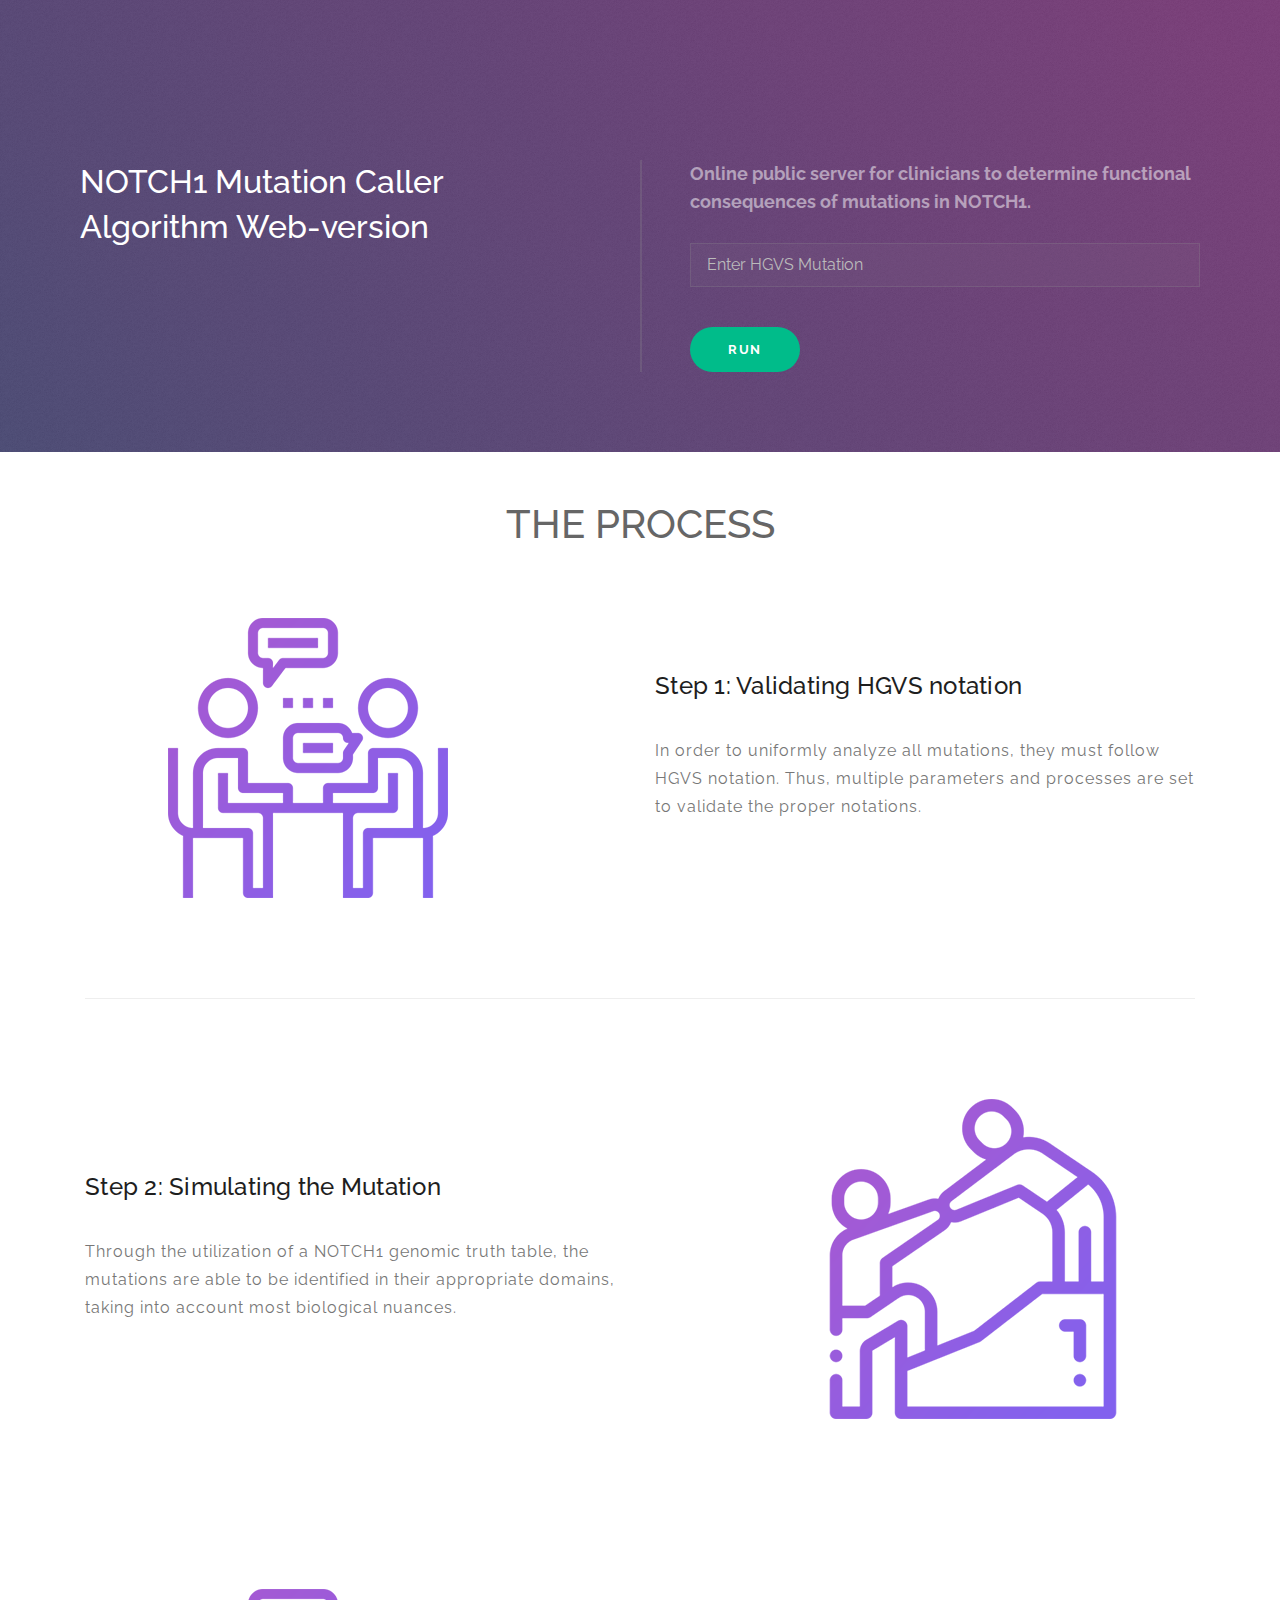
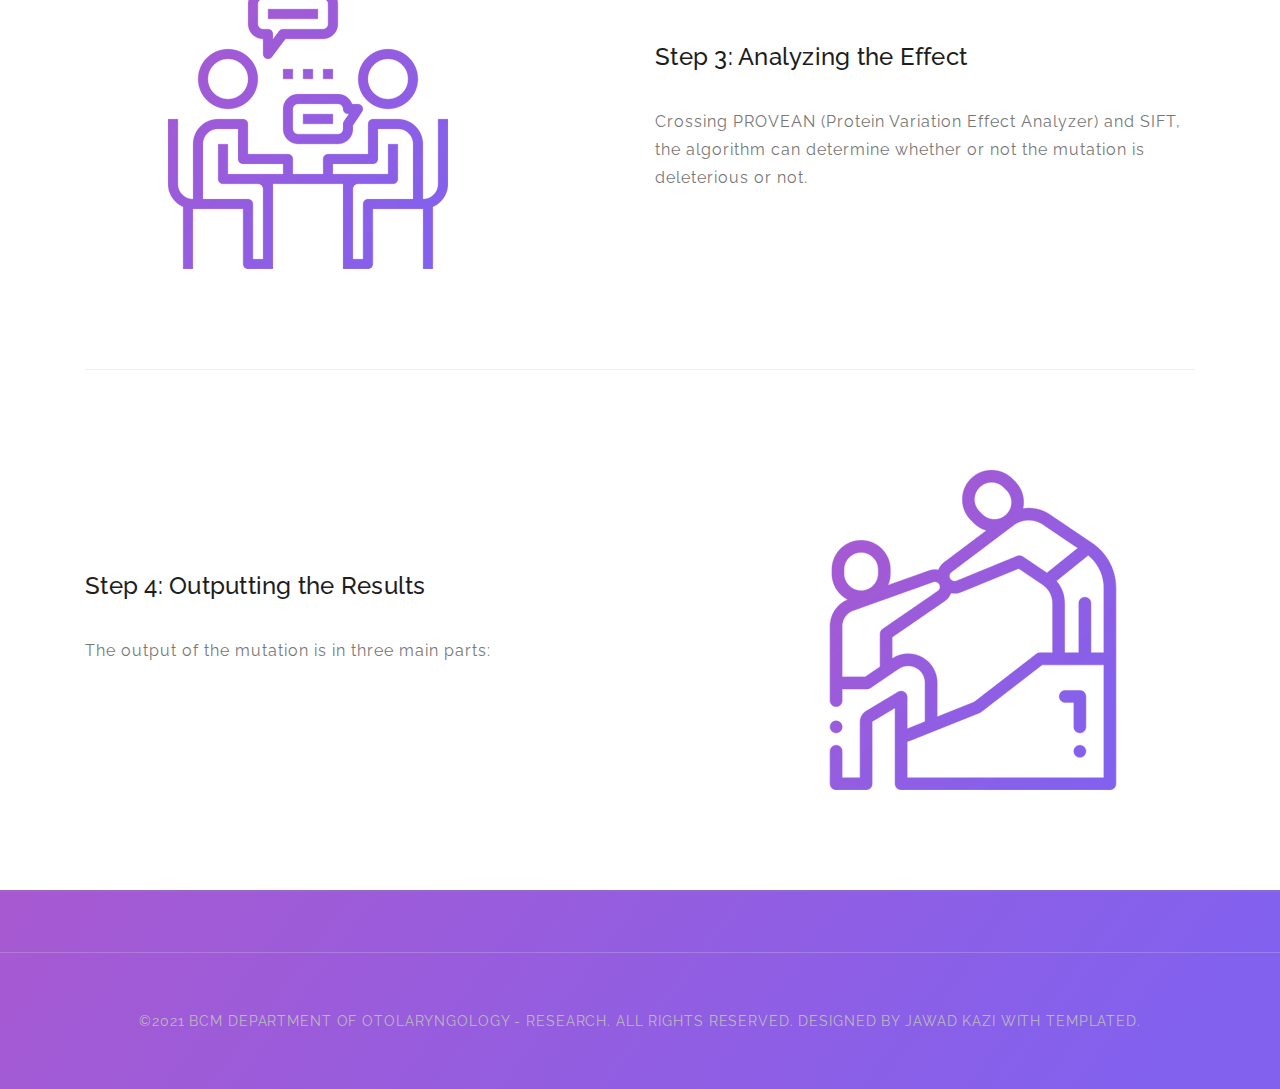
==== commit ced2a407: "Update index.html" ====
--- a/index.html
+++ b/index.html
@@ -52,7 +52,7 @@
                         <h2 class="section-title">Step 1: Validating HGVS notation</h2>
                     </div>
                     <div class="left-text">
-                        <p>Nullam sit amet purus libero. Etiam ullamcorper nisl ut augue blandit, at finibus leo efficitur. Nam gravida purus non sapien auctor, ut aliquam magna ullamcorper.</p>
+                        <p>In order to uniformly analyze all mutations, they must follow HGVS notation. Thus, multiple parameters and processes are set to validate the proper notations.</p>
                     </div>
                 </div>
             </div>
@@ -74,7 +74,7 @@
                         <h2 class="section-title">Step 2: Simulating the Mutation</h2>
                     </div>
                     <div class="left-text">
-                        <p>Through the utilization of a NOTCH1 genomic truth table... Aenean pretium, ipsum et porttitor auctor, metus ipsum iaculis nisi, a bibendum lectus libero vitae urna. Sed id leo eu dolor luctus congue sed eget ipsum. Nunc nec luctus libero.</p>
+                        <p>Through the utilization of a NOTCH1 genomic truth table, the mutations are able to be identified in their appropriate domains, taking into account most biological nuances.</p>
                     </div>
                 </div>
                 <div class="col-lg-1"></div>
@@ -96,7 +96,7 @@
                         <h2 class="section-title">Step 3: Analyzing the Effect</h2>
                     </div>
                     <div class="left-text">
-                        <p>Crossing PROVEAN (Protein Variation Effect Analyzer) and SIFT, the algorithm can determine whether or not the mutation is deleterious or not. Nullam sit amet purus libero. Etiam ullamcorper nisl ut augue blandit, at finibus leo efficitur.</p>
+                        <p>Crossing PROVEAN (Protein Variation Effect Analyzer) and SIFT, the algorithm can determine whether or not the mutation is deleterious or not. </p>
                     </div>
                 </div>
             </div>
@@ -115,7 +115,7 @@
                         <h2 class="section-title">Step 4: Outputting the Results</h2>
                     </div>
                     <div class="left-text">
-                        <p>Aenean pretium, ipsum et porttitor auctor, metus ipsum iaculis nisi, a bibendum lectus libero vitae urna. Sed id leo eu dolor luctus congue sed eget ipsum. Nunc nec luctus libero. Etiam quis dolor elit.</p>
+                        <p>The output of the mutation is in three main parts:</p>
                     </div>
                 </div>
                 <div class="col-lg-1"></div>
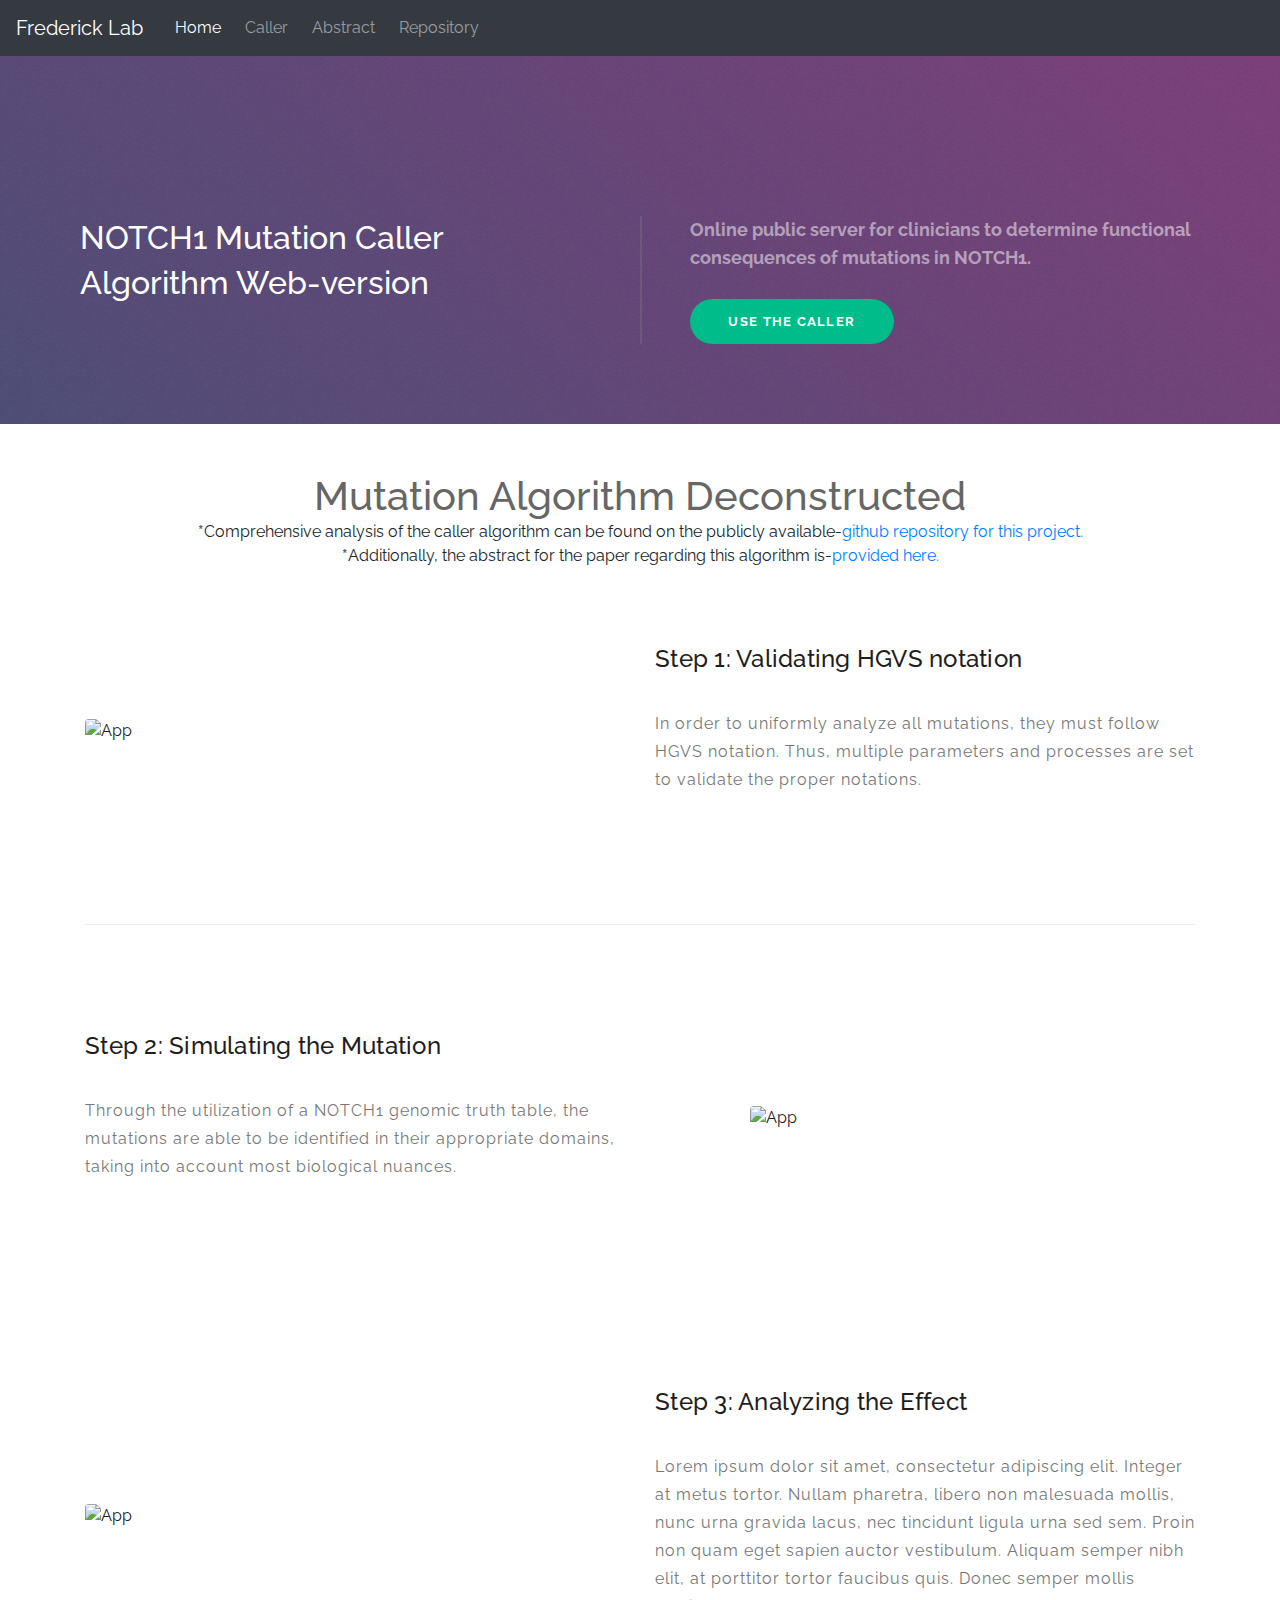
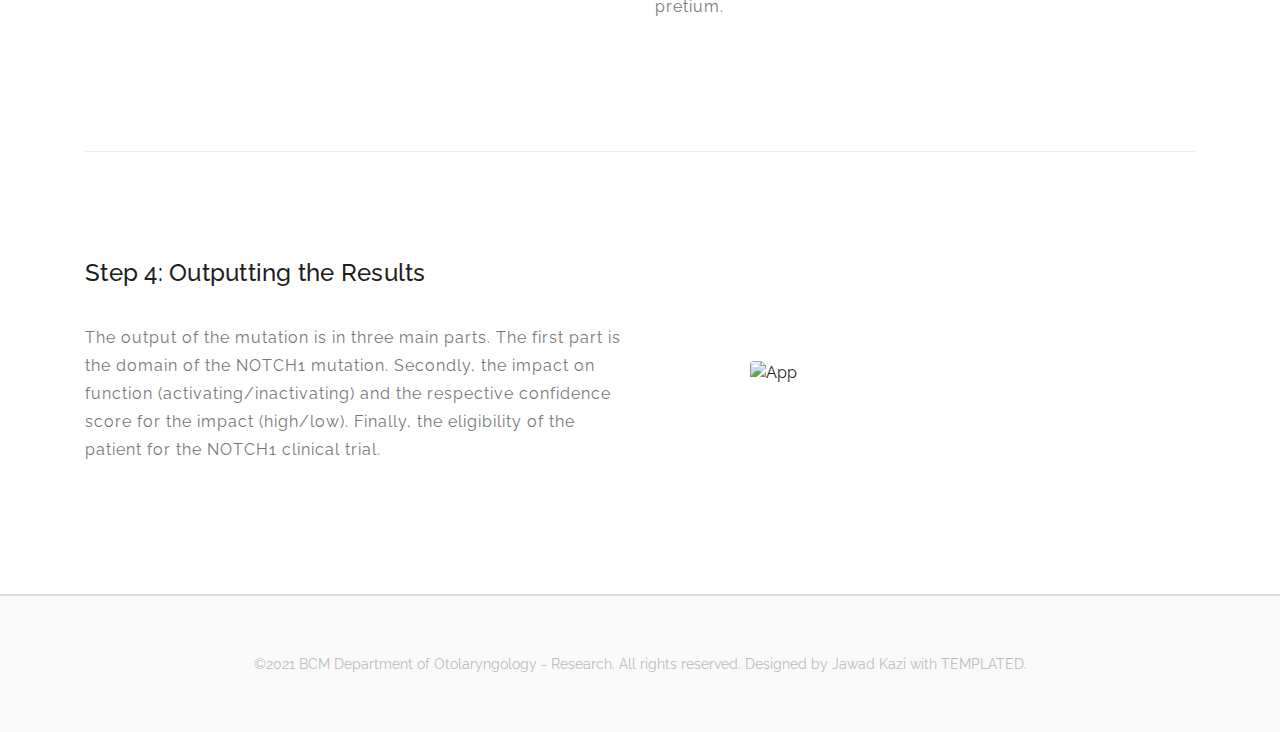
==== commit 68045901: "changed the look and added navbar" ====
--- a/index.html
+++ b/index.html
@@ -3,7 +3,7 @@
 <html>
 
 <head>
-  <title>Prism by TEMPLATED</title>
+  <title>NOTCH1 caller</title>
   <meta charset="utf-8" />
   <meta name="viewport" content="width=device-width, initial-scale=1" />
   <!--[if lte IE 8]><script src="assets/js/ie/html5shiv.js"></script><![endif]-->
@@ -17,7 +17,28 @@
 </head>
 
 <body>
-
+<nav class="navbar navbar-expand-lg navbar-dark bg-dark">
+  <a class="navbar-brand" href="https://www.bcm.edu/people-search/mitchell-frederick-21699"  target="_blank">Frederick Lab</a>
+  <button class="navbar-toggler" type="button" data-toggle="collapse" data-target="#navbarNavDropdown" aria-controls="navbarNavDropdown" aria-expanded="false" aria-label="Toggle navigation">
+    <span class="navbar-toggler-icon"></span>
+  </button>
+  <div class="collapse navbar-collapse" id="navbarNavDropdown">
+    <ul class="navbar-nav">
+      <li class="nav-item active">
+        <a class="nav-link" href="index.html">Home <span class="sr-only">(current)</span></a>
+      </li>
+      <li class="nav-item">
+        <a class="nav-link" href="code.html">Caller</a>
+      </li>
+      <li class="nav-item">
+        <a class="nav-link" href="abstract.html">Abstract</a>
+      </li>
+      <li class="nav-item">
+        <a class="nav-link" href="https://github.com/SeebinJwad/notch1_caller" target="_blank">Repository</a>
+      </li>
+    </ul>
+  </div>
+</nav>
   <!-- Banner -->
   <section id="banner">
     <div class="inner split">
@@ -28,23 +49,25 @@
         <p>Online public server for clinicians to determine functional consequences of mutations in NOTCH1.</p>
         <ul class="actions">
           <form>
-            <div class="form-group">
+            <!--<div class="form-group">
               <input type="text" class="form-control" id="mutation" placeholder="Enter HGVS Mutation"><br />
-            </div>
+            </div>-->
 
 
-            <input type="button" onclick="location.href='code.html'" value="Run" class="button special"/>
+            <input type="button" onclick="location.href='code.html'" value="Use the caller" class="button special"/>
           </form>
         </ul>
       </section>
     </div>
   </section><br><br>
-<h1 style="text-align: center;">THE PROCESS</h1>
+<h1 class="d-flex justify-content-center">Mutation Algorithm Deconstructed</h1>
+  <p class="d-flex justify-content-center"><b>*</b>Comprehensive analysis of the caller algorithm can be found on the publicly available-<a href="#">github repository for this project.</a></p>
+  <p class="d-flex justify-content-center"><b>*</b>Additionally, the abstract for the paper regarding this algorithm is-<a href="abstract.html">provided here.</a></p>
   <section class="section padding-top-70 padding-bottom-0" id="features">
         <div class="container">
             <div class="row">
                 <div class="col-lg-5 col-md-12 col-sm-12 align-self-center" data-scroll-reveal="enter left move 30px over 0.6s after 0.4s">
-                    <img src="assets/images/left-image.png" class="rounded img-fluid d-block mx-auto" alt="App">
+                    <img src="assets/images/data_filtering.png" class="rounded img-fluid d-block mx-auto" alt="App">
                 </div>
                 <div class="col-lg-1"></div>
                 <div class="col-lg-6 col-md-12 col-sm-12 align-self-center mobile-top-fix">
@@ -79,7 +102,7 @@
                 </div>
                 <div class="col-lg-1"></div>
                 <div class="col-lg-5 col-md-12 col-sm-12 align-self-center mobile-bottom-fix-big" data-scroll-reveal="enter right move 30px over 0.6s after 0.4s">
-                    <img src="assets/images/right-image.png" class="rounded img-fluid d-block mx-auto" alt="App">
+                    <img src="assets/images/dna.png" class="rounded img-fluid d-block mx-auto" alt="App">
                 </div>
             </div>
         </div>
@@ -88,7 +111,7 @@
         <div class="container">
             <div class="row">
                 <div class="col-lg-5 col-md-12 col-sm-12 align-self-center" data-scroll-reveal="enter left move 30px over 0.6s after 0.4s">
-                    <img src="assets/images/left-image.png" class="rounded img-fluid d-block mx-auto" alt="App">
+                    <img src="assets/images/analysis_transparent.png" class="rounded img-fluid d-block mx-auto" alt="App">
                 </div>
                 <div class="col-lg-1"></div>
                 <div class="col-lg-6 col-md-12 col-sm-12 align-self-center mobile-top-fix">
@@ -96,7 +119,7 @@
                         <h2 class="section-title">Step 3: Analyzing the Effect</h2>
                     </div>
                     <div class="left-text">
-                        <p>Crossing PROVEAN (Protein Variation Effect Analyzer) and SIFT, the algorithm can determine whether or not the mutation is deleterious or not. </p>
+                        <p>Lorem ipsum dolor sit amet, consectetur adipiscing elit. Integer at metus tortor. Nullam pharetra, libero non malesuada mollis, nunc urna gravida lacus, nec tincidunt ligula urna sed sem. Proin non quam eget sapien auctor vestibulum. Aliquam semper nibh elit, at porttitor tortor faucibus quis. Donec semper mollis pretium. </p><!--Crossing PROVEAN (Protein Variation Effect Analyzer) and SIFT, the algorithm can determine whether or not the mutation is deleterious or not.-->
                     </div>
                 </div>
             </div>
@@ -115,12 +138,12 @@
                         <h2 class="section-title">Step 4: Outputting the Results</h2>
                     </div>
                     <div class="left-text">
-                        <p>The output of the mutation is in three main parts:</p>
+                        <p>The output of the mutation is in three main parts. The first part is the domain of the NOTCH1 mutation. Secondly, the impact on function (activating/inactivating) and the respective confidence score for the impact (high/low). Finally, the eligibility of the patient for the NOTCH1 clinical trial.</p>
                     </div>
                 </div>
                 <div class="col-lg-1"></div>
                 <div class="col-lg-5 col-md-12 col-sm-12 align-self-center mobile-bottom-fix-big" data-scroll-reveal="enter right move 30px over 0.6s after 0.4s">
-                    <img src="assets/images/right-image.png" class="rounded img-fluid d-block mx-auto" alt="App">
+                    <img src="assets/images/domains.png" class="rounded img-fluid d-block mx-auto" alt="App">
                 </div>
             </div>
         </div>
--- a/assets/css/templatemo-softy-pinko.css
+++ b/assets/css/templatemo-softy-pinko.css
@@ -1362,7 +1362,7 @@
   line-height: 26px;
   margin-bottom: 15px;
 }
-
+/*
 .blog-post-thumb .post-footer span {
   float: left;
   height: 30px;
@@ -1371,7 +1371,7 @@
   font-size: 14px;
   color: #777;
   padding-left: 30px;
-}
+}*/
 
 .blog-post-thumb a.main-button  {
   margin-top: 10px;
@@ -1441,11 +1441,12 @@
 footer
 --------------------------------------------- 
 */
+/*
 footer {
-  background-image: linear-gradient(127deg, #a759d1 0%, #8261ee 91%);
-  padding-top: 30px;
-}
-
+ /* background-image: linear-gradient(127deg, #a759d1 0%, #8261ee 91%);*/
+ /* padding-top: 30px;*/
+}
+/*
 footer .social {
   overflow: hidden;
   margin-top: 10px;
@@ -1502,7 +1503,7 @@
     margin-bottom: 30px;
   }
 }
-
+*/
 /* 
 ---------------------------------------------
 preloader
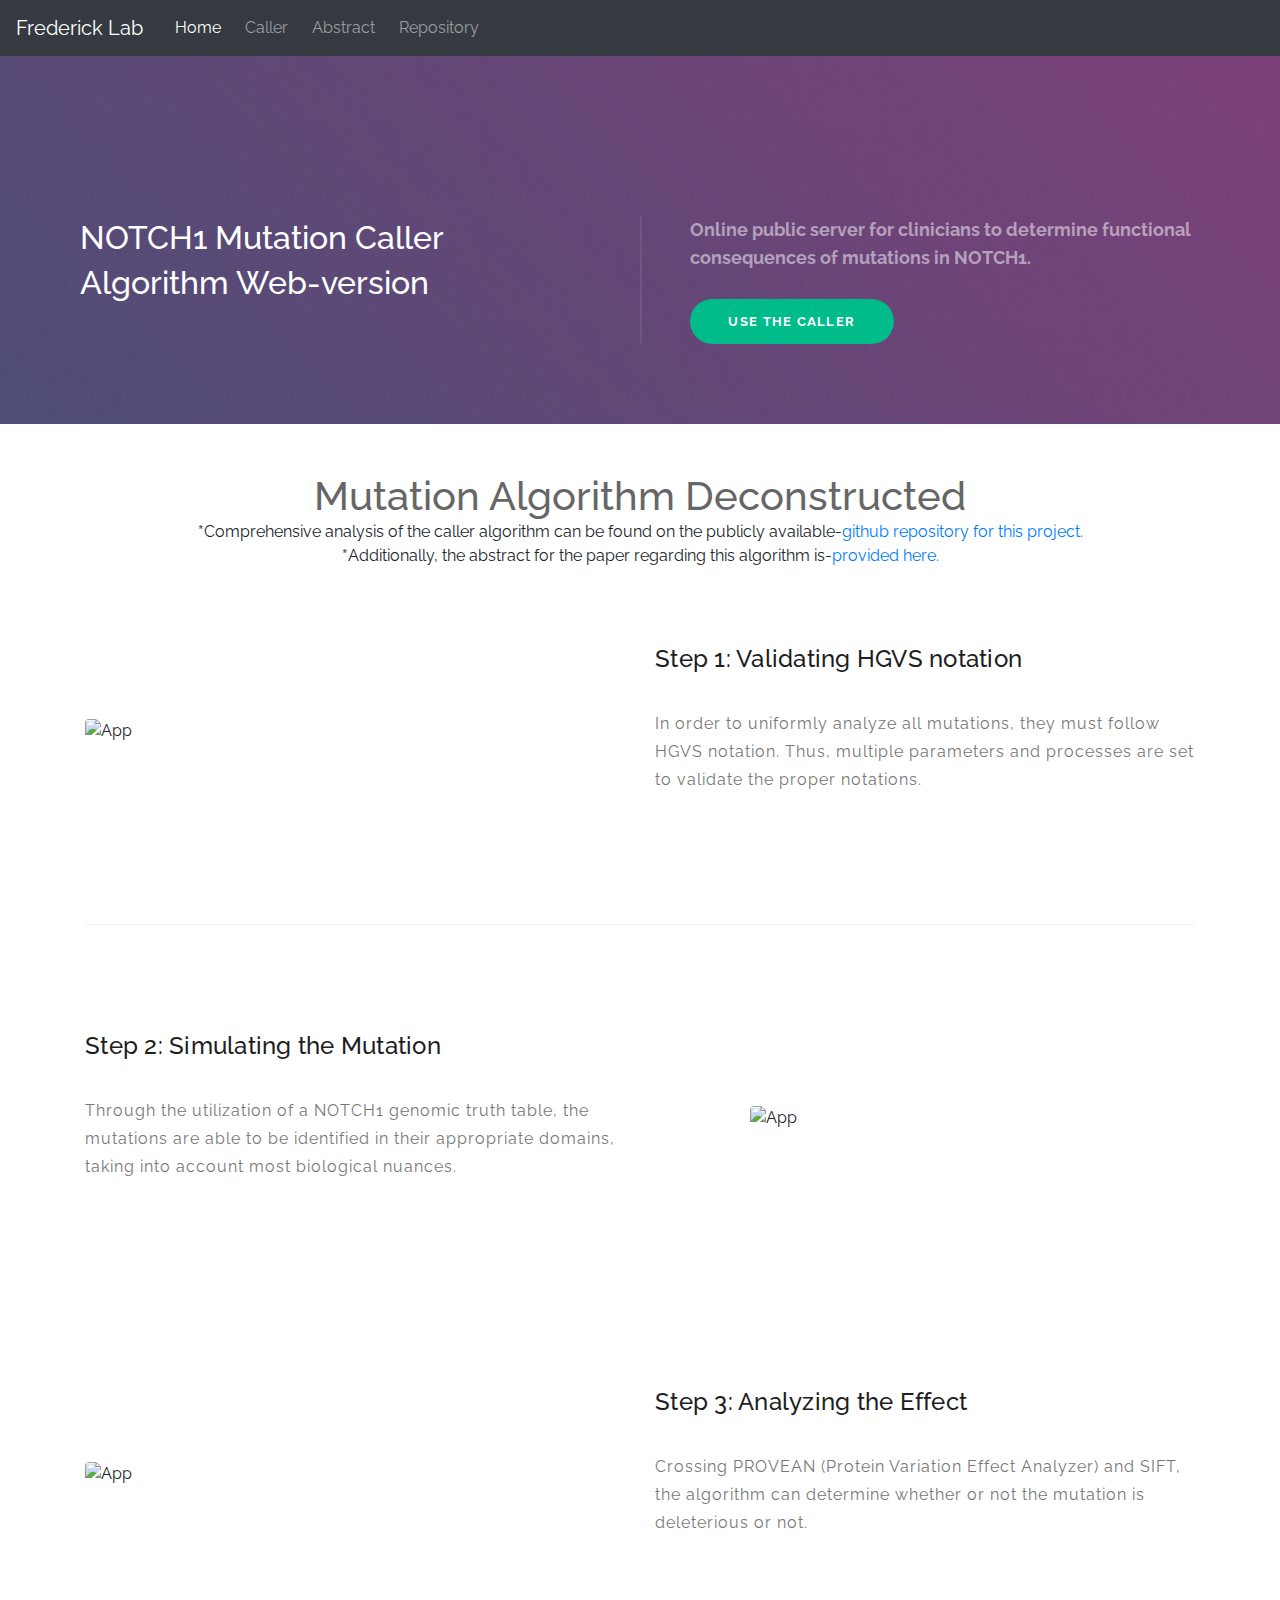
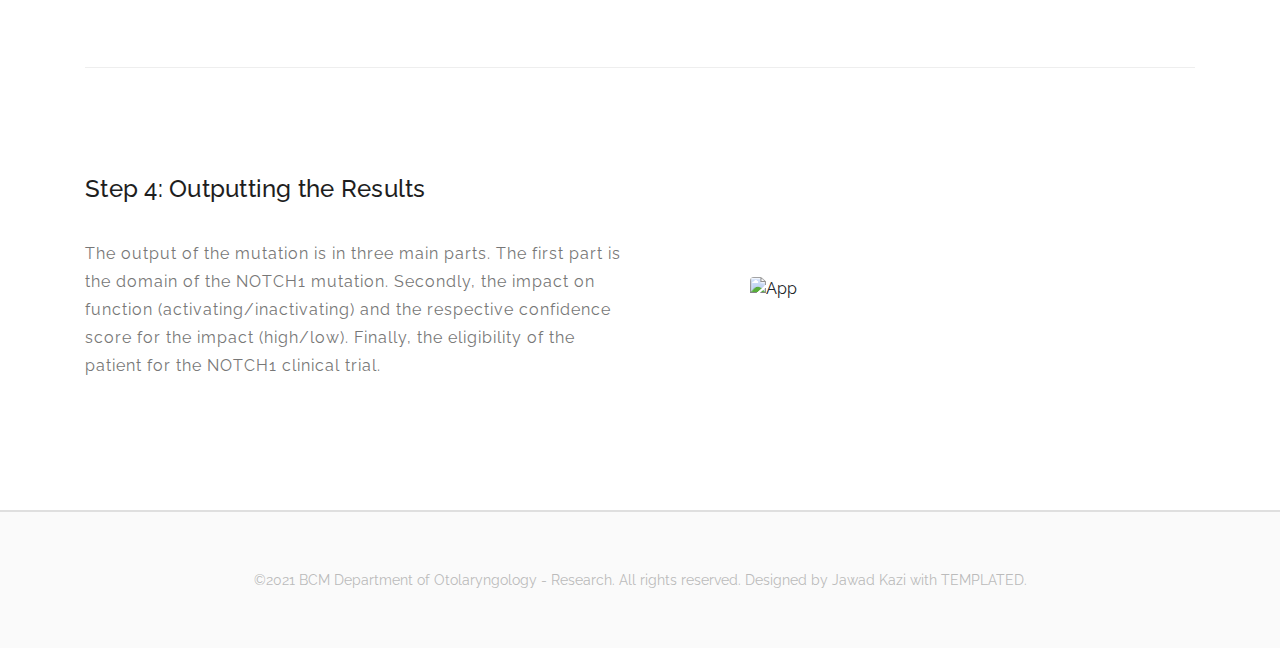
==== commit 5228b021: "uncommented step 3" ====
--- a/index.html
+++ b/index.html
@@ -119,7 +119,7 @@
                         <h2 class="section-title">Step 3: Analyzing the Effect</h2>
                     </div>
                     <div class="left-text">
-                        <p>Lorem ipsum dolor sit amet, consectetur adipiscing elit. Integer at metus tortor. Nullam pharetra, libero non malesuada mollis, nunc urna gravida lacus, nec tincidunt ligula urna sed sem. Proin non quam eget sapien auctor vestibulum. Aliquam semper nibh elit, at porttitor tortor faucibus quis. Donec semper mollis pretium. </p><!--Crossing PROVEAN (Protein Variation Effect Analyzer) and SIFT, the algorithm can determine whether or not the mutation is deleterious or not.-->
+                        <p>Crossing PROVEAN (Protein Variation Effect Analyzer) and SIFT, the algorithm can determine whether or not the mutation is deleterious or not.</p>
                     </div>
                 </div>
             </div>
